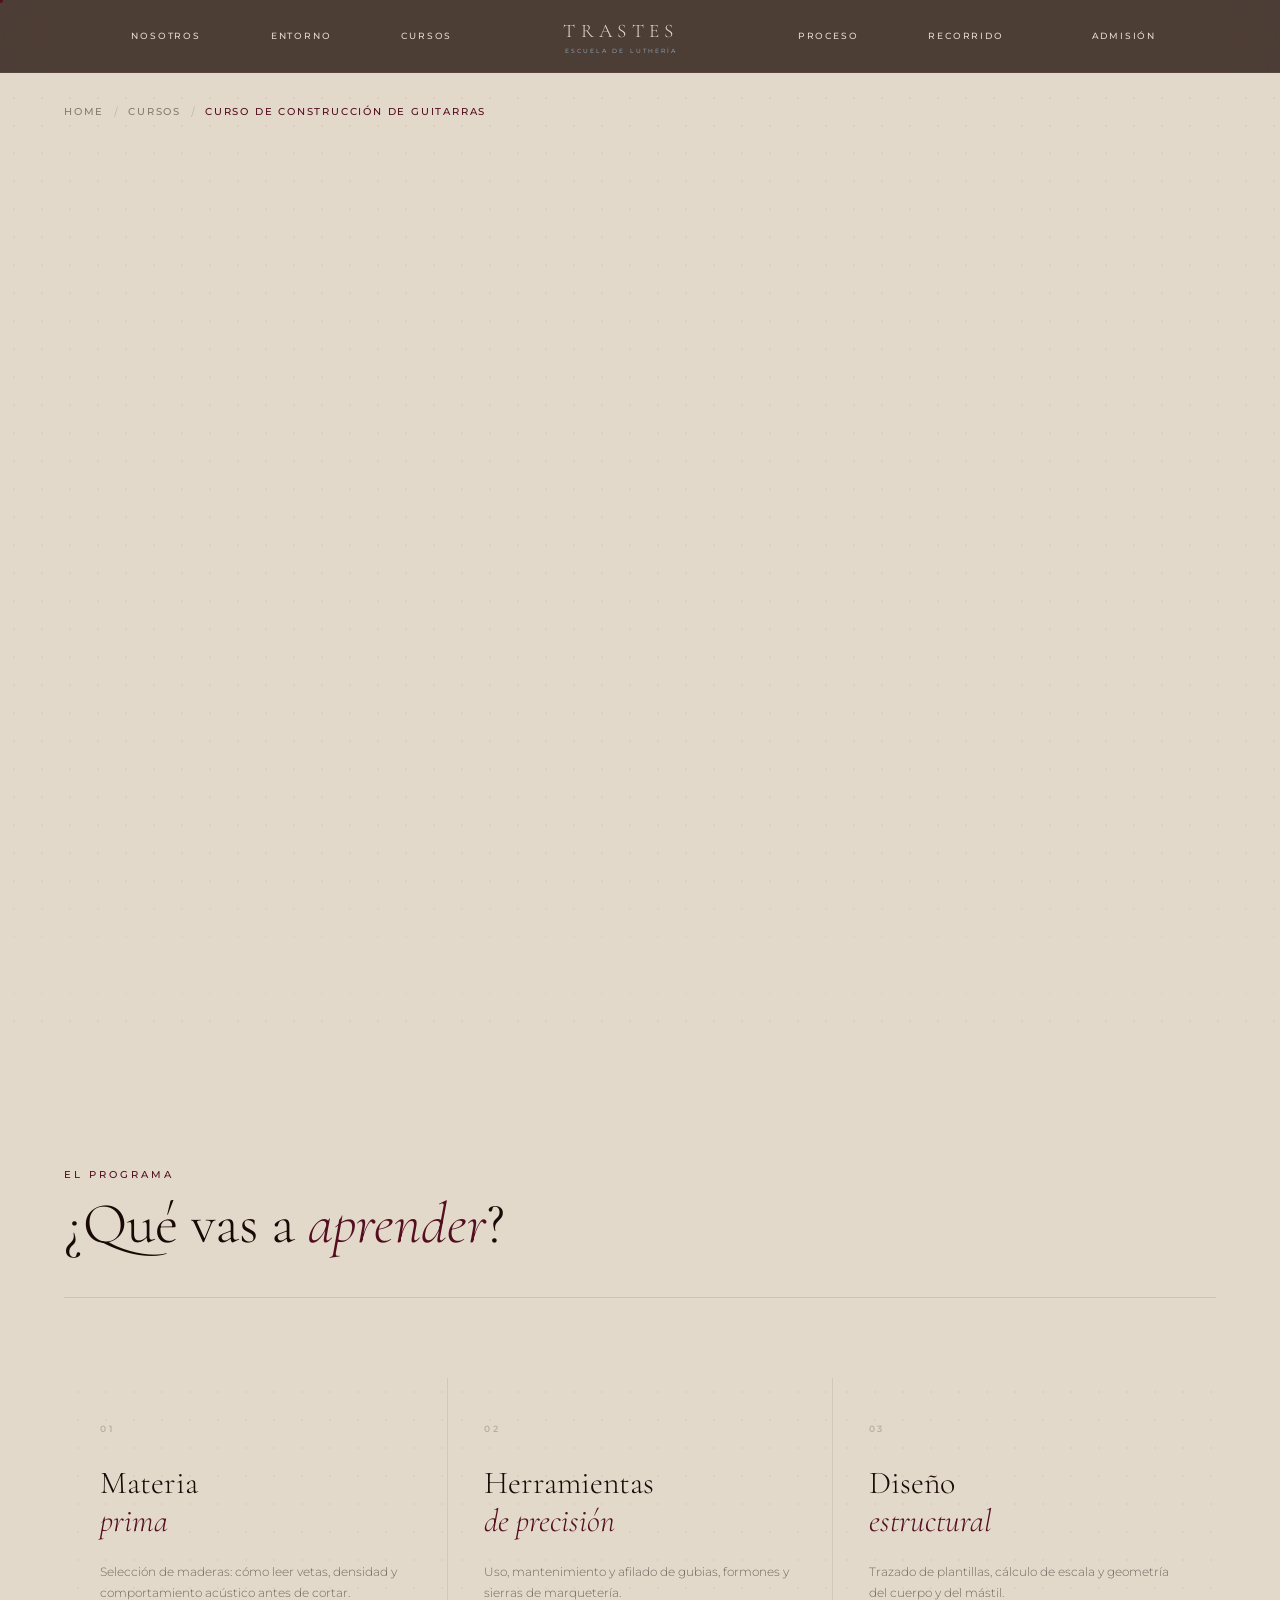
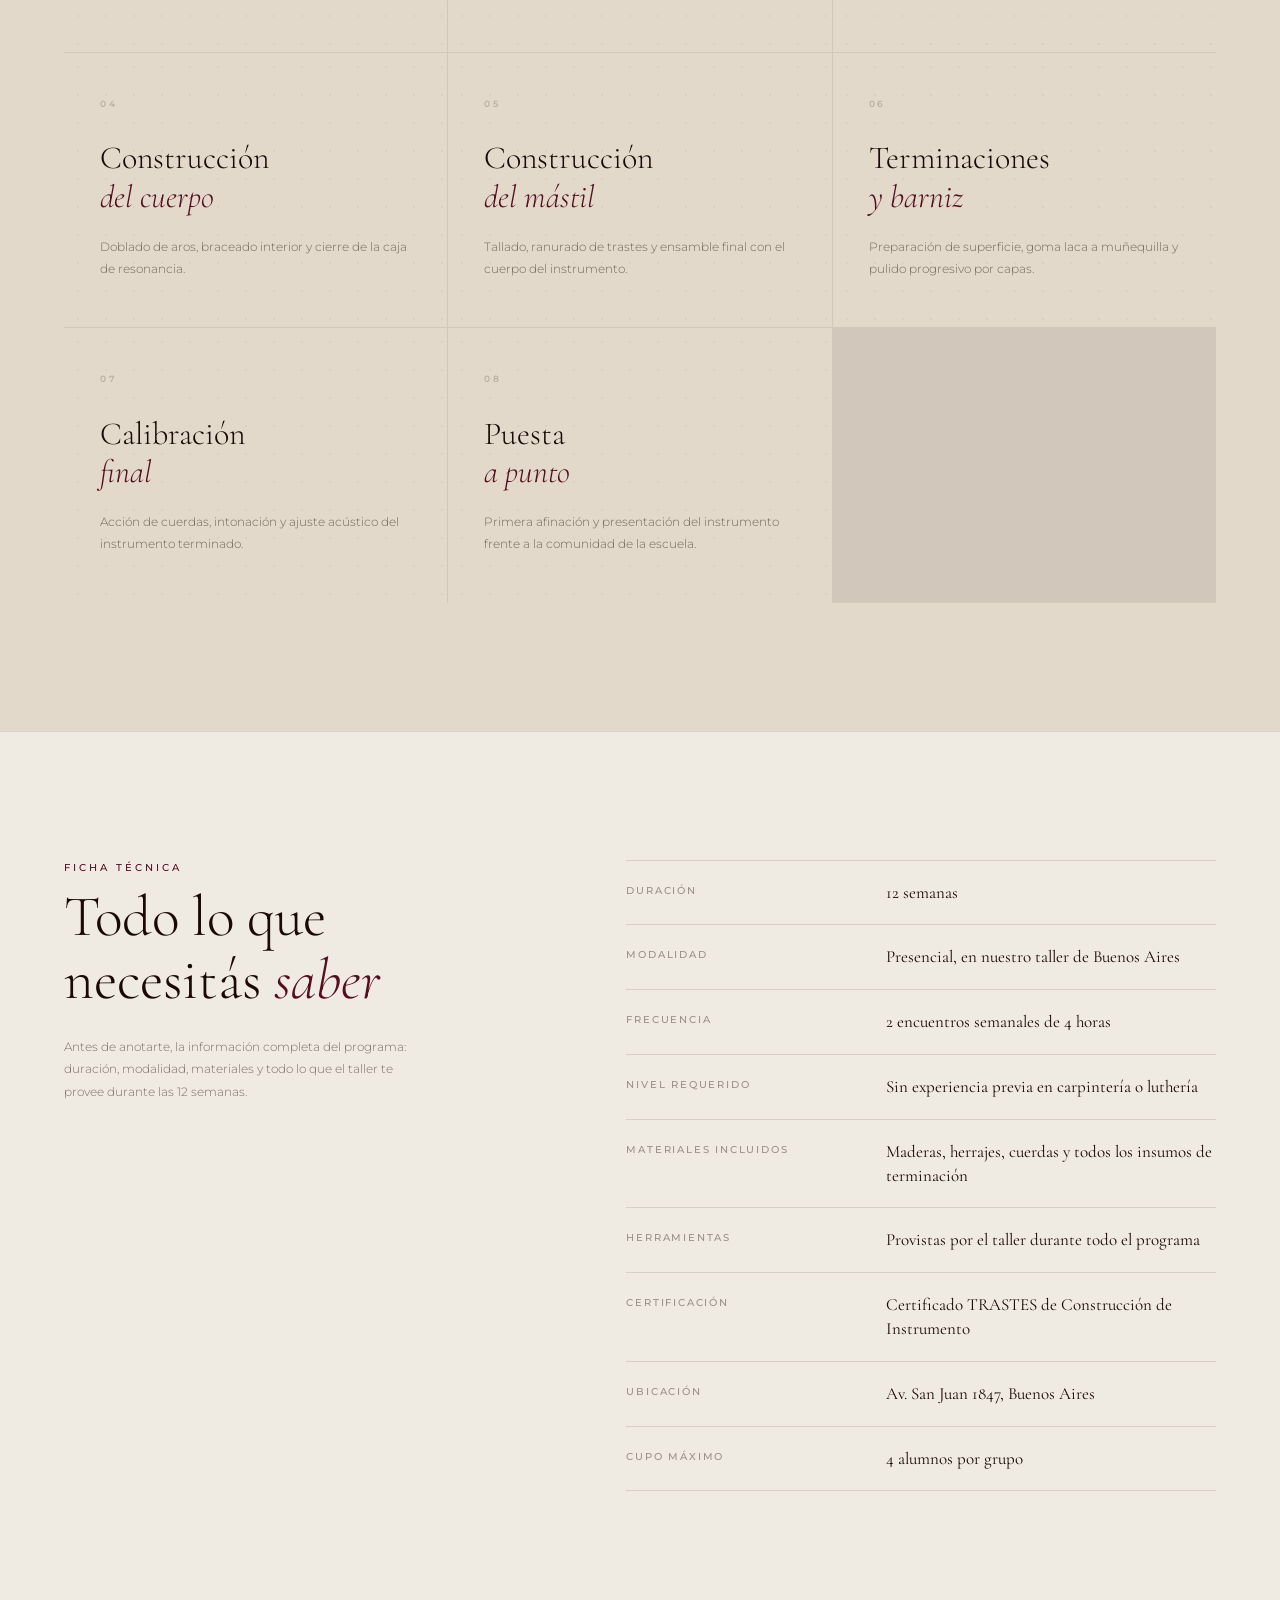
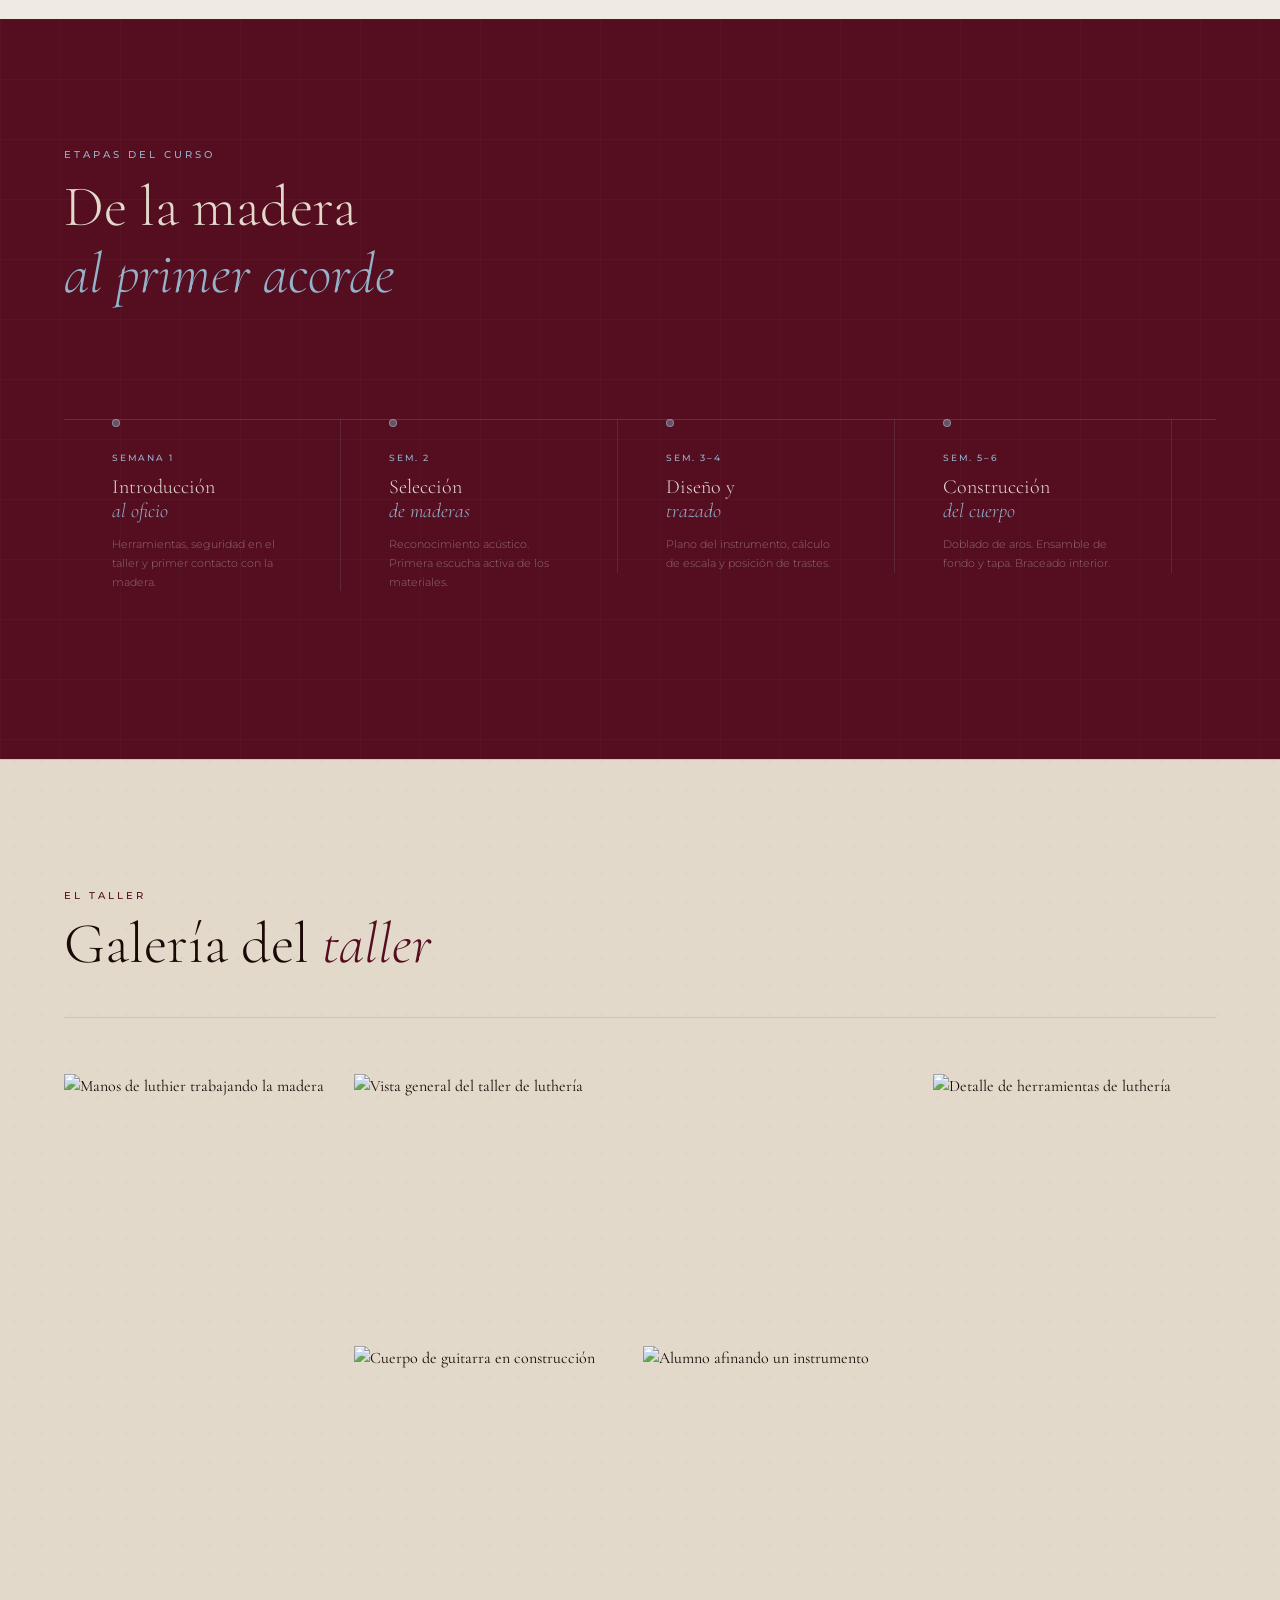
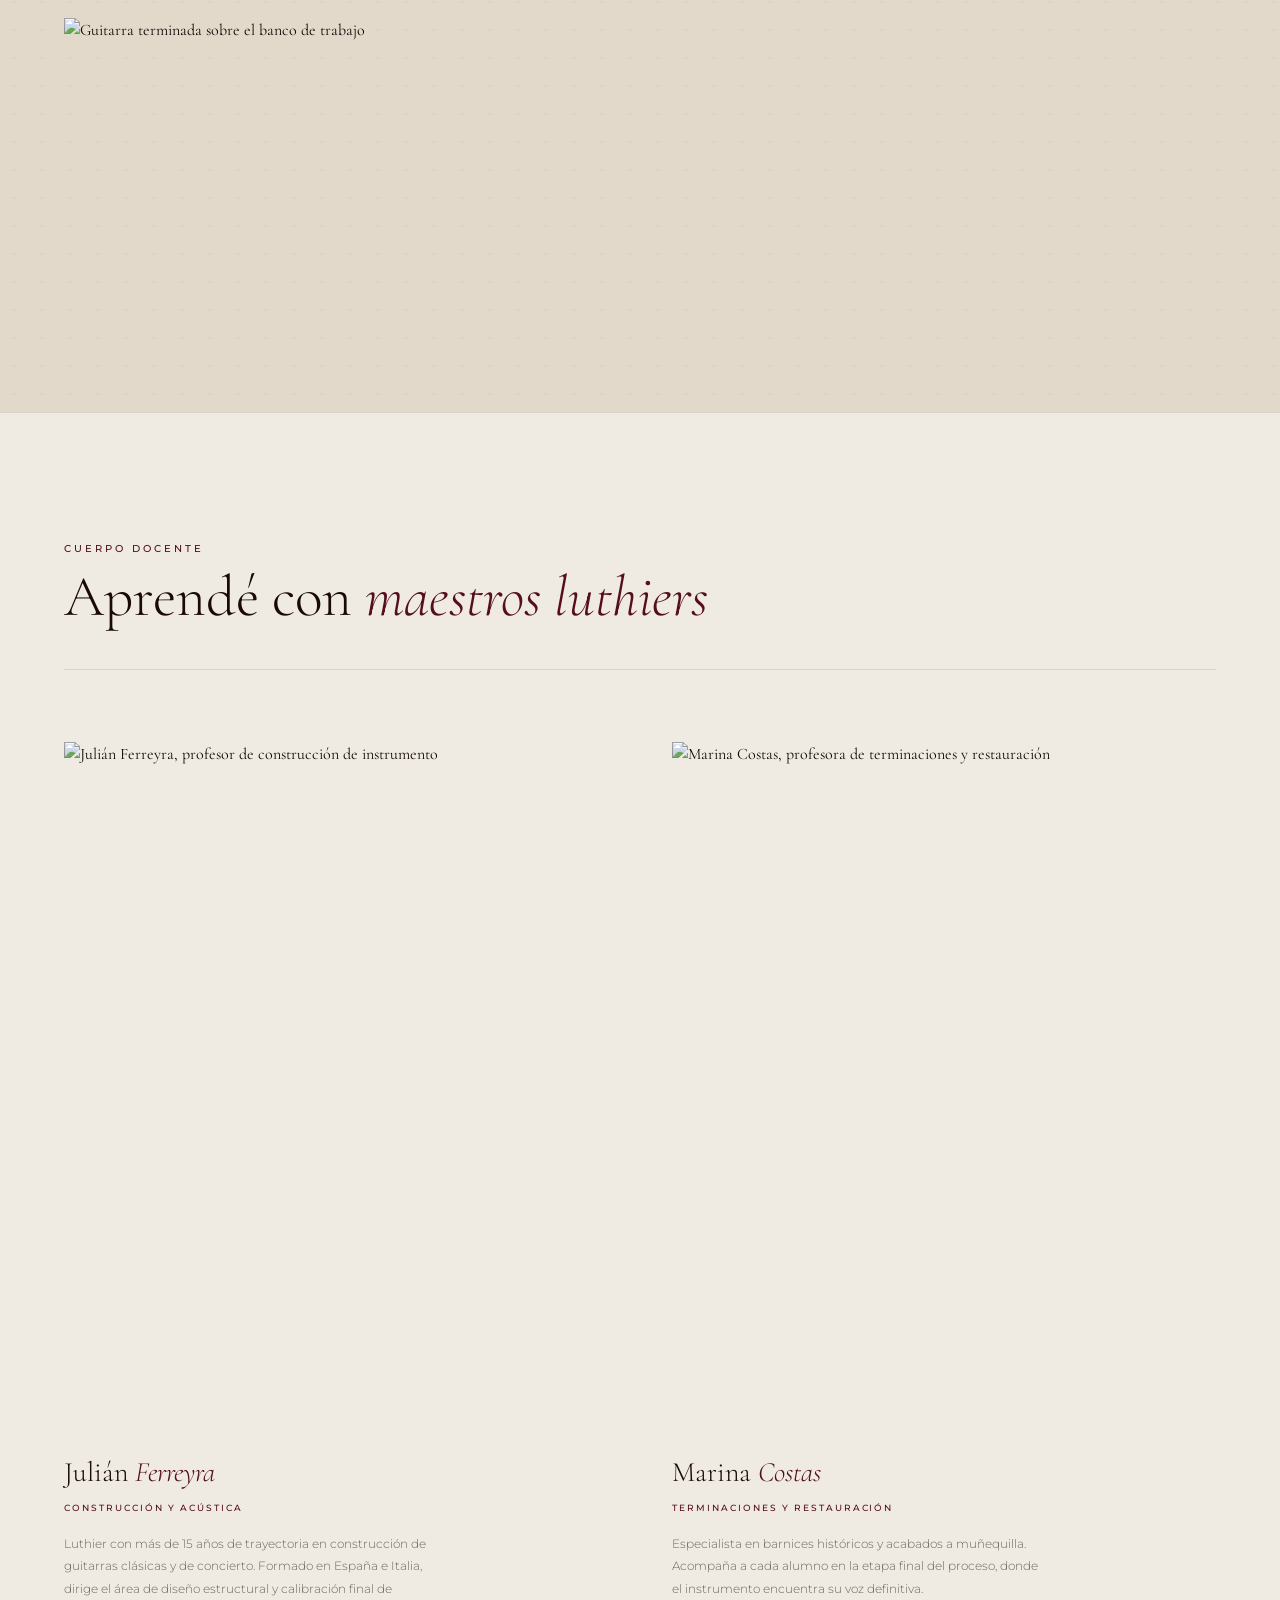
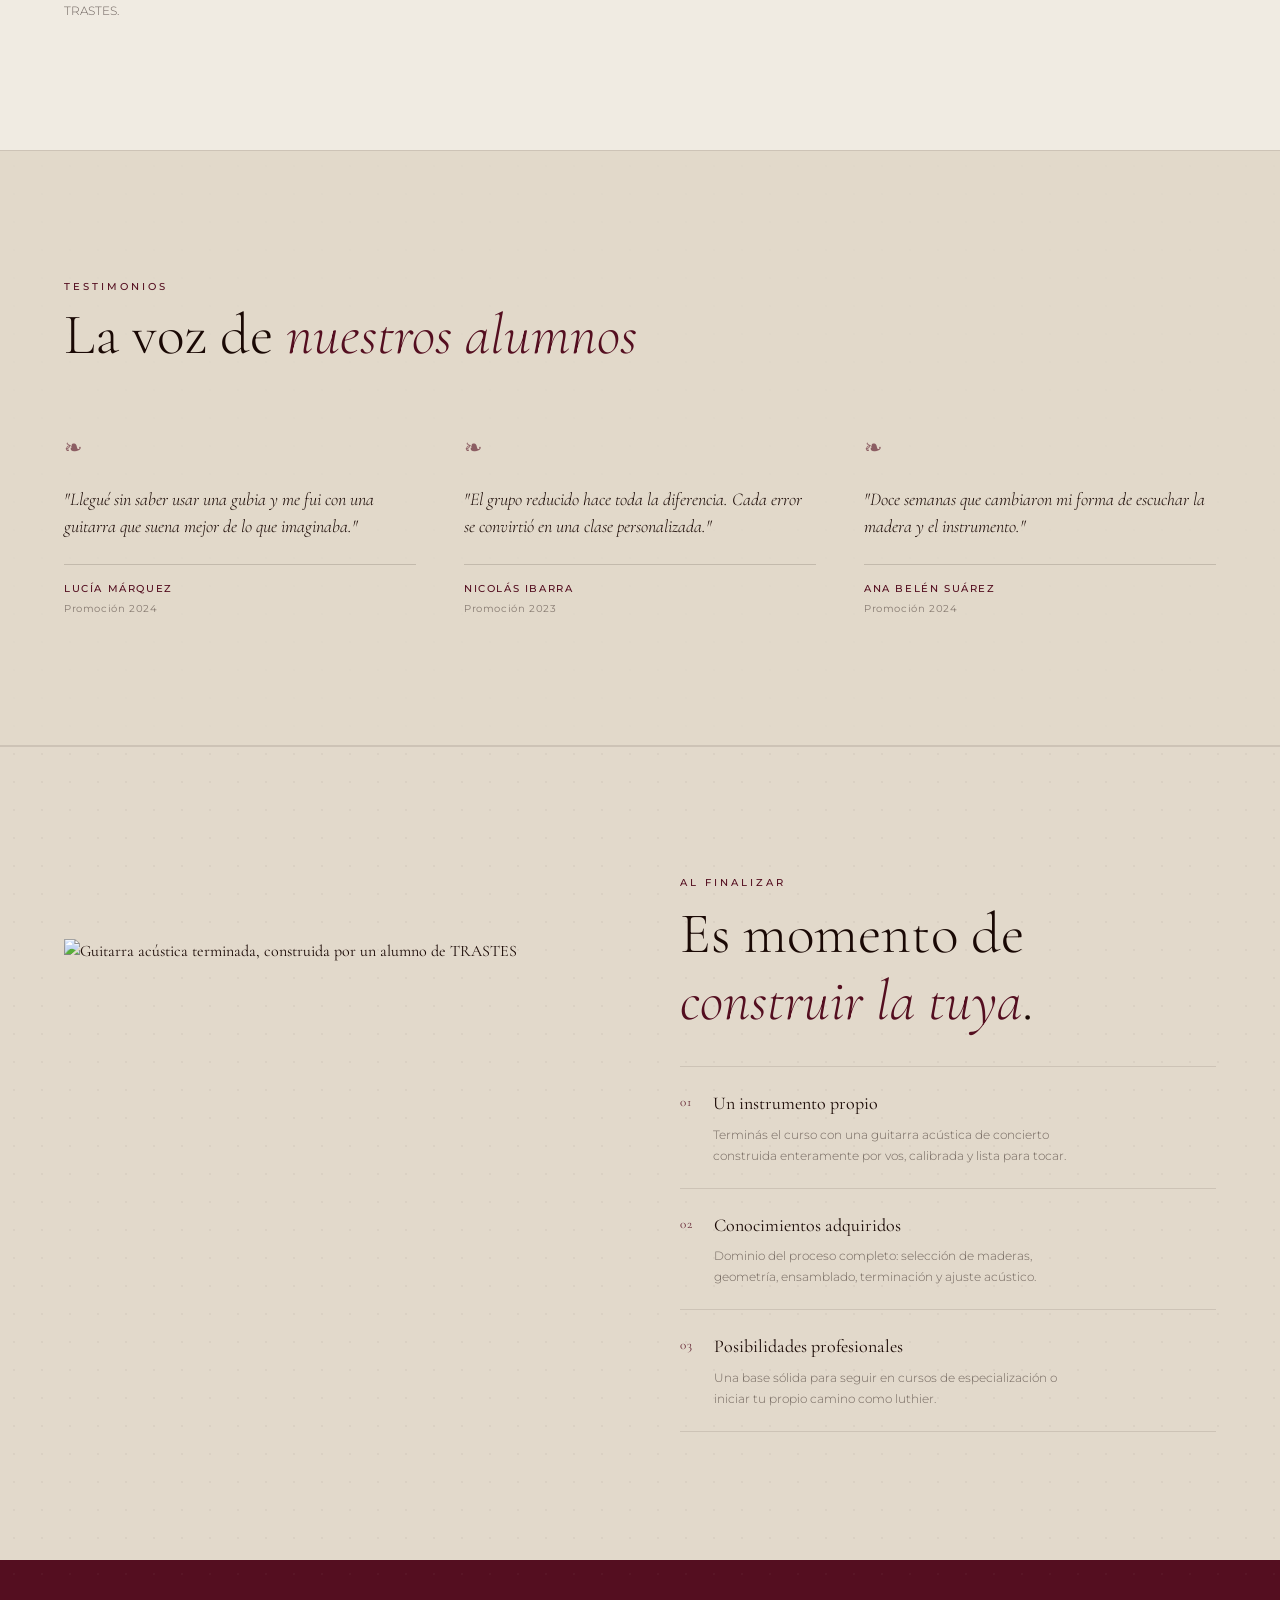
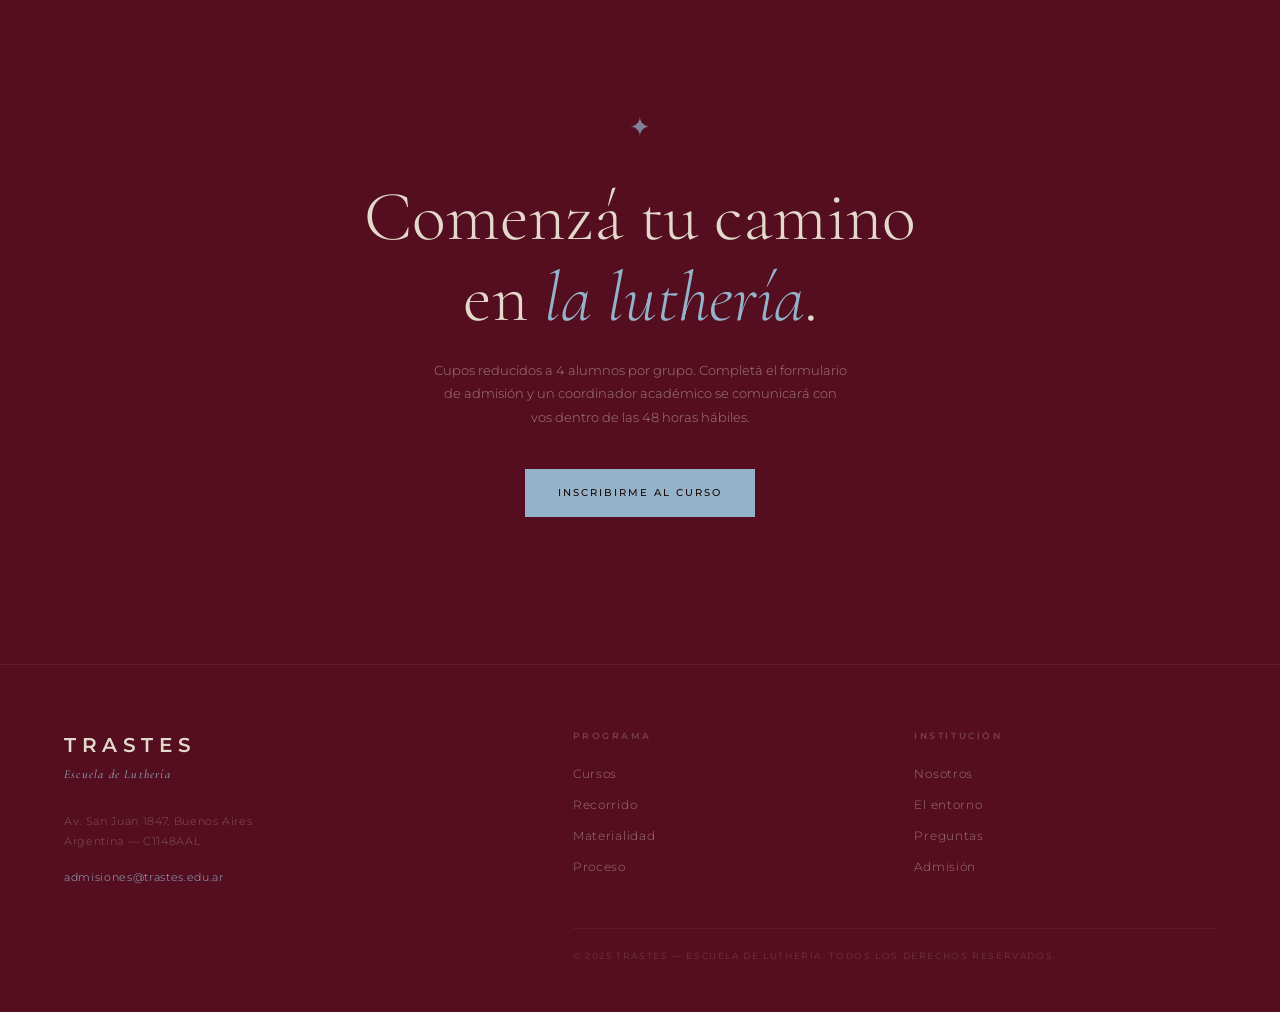
==== curso-guitarra.html @ 9a5a8a57 "Add files via upload" ====
<!DOCTYPE html>
<!-- ============================================================
     TRASTES — Escuela de Luthería
     curso-guitarra.html — Página de detalle del curso principal
     ────────────────────────────────────────────────────────────
     Esta página NO es un micrositio aparte: reutiliza el mismo
     header, mobile menu, loader, cursor personalizado, botones,
     tipografías, paleta y animaciones "reveal" que index.html.
     Carga los mismos archivos base (css/styles.css y js/main.js)
     y solo agrega curso-guitarra.css / curso-guitarra.js para lo
     que es exclusivo de esta página.

     Navegación: Home → Cursos → Curso de Construcción de Guitarras
     Se llega acá desde el botón "Conocer el curso →" de la card
     "Construcción de Instrumento" en index.html#cursos.

     Estructura de contenido:
       00. Breadcrumb
       01. Hero
       02. ¿Qué vas a aprender?      (reutiliza componente .benefits)
       03. Ficha técnica
       04. Etapas del curso           (reutiliza componente .timeline)
       05. Galería del taller
       06. Profesores
       07. Testimonios
       08. Resultado final
       09. CTA final
       Footer                         (igual a index.html)
     ============================================================ -->
<html lang="es">
<head>
  <meta charset="UTF-8" />
  <meta name="viewport" content="width=device-width, initial-scale=1.0" />
  <title>Curso de Construcción de Guitarras — TRASTES</title>
  <meta name="description" content="Curso principal de TRASTES, Escuela de Luthería: diseñá, construí y calibrá tu propia guitarra acústica en 12 semanas, con maestros luthiers y grupos reducidos." />

  <link rel="preconnect" href="https://fonts.googleapis.com" />
  <link rel="preconnect" href="https://fonts.gstatic.com" crossorigin />
  <link href="https://fonts.googleapis.com/css2?family=Cormorant:ital,wght@0,300;0,400;0,600;1,300;1,400;1,600&family=Cormorant+Garamond:ital,wght@0,300;0,400;0,600;1,300;1,400;1,600&family=Montserrat:wght@300;400;500;600&display=swap" rel="stylesheet" />

  <!-- Sistema visual base del sitio — SIN CAMBIOS -->
  <link rel="stylesheet" href="css/styles.css" />
  <!-- Estilos exclusivos de esta página de detalle -->
  <link rel="stylesheet" href="css/curso-guitarra.css" />
</head>
<body>

  <!-- ============================================================
       CURSOR PERSONALIZADO — reutilizado sin cambios desde index.html
       ============================================================ -->
  <div class="cursor" id="cursor" aria-hidden="true">
    <div class="cursor__dot"  id="cursor-dot"></div>
    <div class="cursor__ring" id="cursor-ring"></div>
  </div>


  <!-- ============================================================
       LOADER INICIAL — reutilizado sin cambios desde index.html
       ============================================================ -->
  <div class="loader" id="loader" role="status" aria-label="Cargando">
    <div class="loader__content">
      <div class="loader__brand">
        <span class="loader__brand-word">TRASTES</span>
        <span class="loader__brand-sub">Escuela de Luthería</span>
      </div>
      <div class="loader__progress">
        <div class="loader__progress-bar" id="loader-progress-bar"></div>
      </div>
      <span class="loader__counter" id="loader-counter" aria-live="polite">0</span>
    </div>
  </div>


  <!-- ============================================================
       HEADER STICKY — misma estructura que index.html.
       Los links a secciones que viven en la Home se resuelven
       contra index.html#... para que la navegación funcione
       correctamente desde esta página interna.
       ============================================================ -->
  <header class="site-header" id="site-header">

    <div class="header__inner">

      <nav class="header__nav header__nav--left" aria-label="Secciones primarias">
        <a href="index.html#quienes-somos" class="header__nav-link">Nosotros</a>
        <a href="index.html#entorno" class="header__nav-link">Entorno</a>
        <a href="index.html#cursos" class="header__nav-link">Cursos</a>
      </nav>

      <a href="index.html" class="header__logo" aria-label="Trastes — inicio">
        <span class="header__logo-word">TRASTES</span>
        <span class="header__logo-tagline">Escuela de Luthería</span>
      </a>

      <nav class="header__nav header__nav--right" aria-label="Secciones secundarias">
        <a href="index.html#proceso" class="header__nav-link">Proceso</a>
        <a href="index.html#recorrido" class="header__nav-link">Recorrido</a>
        <a href="index.html#admision" class="header__nav-link header__nav-link--cta">Admisión</a>
      </nav>

      <button
        class="header__hamburger"
        id="hamburger-btn"
        aria-label="Abrir menú"
        aria-expanded="false"
        aria-controls="mobile-menu"
      >
        <span class="hamburger__line hamburger__line--top"></span>
        <span class="hamburger__line hamburger__line--mid"></span>
        <span class="hamburger__line hamburger__line--bot"></span>
      </button>

    </div>

  </header>


  <!-- ============================================================
       MOBILE MENU — misma estructura que index.html, links
       resueltos contra index.html#... para funcionar desde acá.
       ============================================================ -->
  <div class="mobile-menu" id="mobile-menu" aria-hidden="true" role="dialog" aria-label="Menú de navegación">

    <button class="mobile-menu__close" id="mobile-menu-close" aria-label="Cerrar menú">
      <span></span><span></span>
    </button>

    <nav class="mobile-menu__nav" aria-label="Navegación mobile">
      <a href="index.html"                  class="mobile-menu__link" data-index="00">Inicio</a>
      <a href="index.html#quienes-somos"    class="mobile-menu__link" data-index="01">Nosotros</a>
      <a href="index.html#beneficios"       class="mobile-menu__link" data-index="02">Beneficios</a>
      <a href="index.html#entorno"          class="mobile-menu__link" data-index="03">Entorno</a>
      <a href="index.html#cursos"           class="mobile-menu__link" data-index="04">Cursos</a>
      <a href="curso-guitarra.html"         class="mobile-menu__link" data-index="05">Este curso</a>
      <a href="index.html#recorrido"        class="mobile-menu__link" data-index="06">Recorrido</a>
      <a href="index.html#admision"         class="mobile-menu__link mobile-menu__link--cta" data-index="07">Admisión</a>
    </nav>

    <div class="mobile-menu__footer">
      <a href="mailto:admisiones@trastes.edu.ar" class="mobile-menu__email">admisiones@trastes.edu.ar</a>
      <p class="mobile-menu__copy">© 2025 TRASTES</p>
    </div>

  </div>


  <!-- ============================================================
       00. BREADCRUMB
       Home → Cursos → Curso de Construcción de Guitarras
       ============================================================ -->
  <nav class="breadcrumb" aria-label="Ruta de navegación">
    <ol class="breadcrumb__list">
      <li class="breadcrumb__item">
        <a href="index.html" class="breadcrumb__link">Home</a>
        <span class="breadcrumb__sep" aria-hidden="true">/</span>
      </li>
      <li class="breadcrumb__item">
        <a href="index.html#cursos" class="breadcrumb__link">Cursos</a>
        <span class="breadcrumb__sep" aria-hidden="true">/</span>
      </li>
      <li class="breadcrumb__item">
        <span class="breadcrumb__current" aria-current="page">Curso de Construcción de Guitarras</span>
      </li>
    </ol>
  </nav>


  <!-- ============================================================
       01. HERO — misma lógica visual que el hero de Home:
       foto dominante con marco + texto editorial superpuesto,
       sin overlay oscuro, tipografía serif enorme con "em" en
       vino. Reutiliza literalmente las clases .hero / .hero__frame
       / .hero__figure / .hero__overlay-content / .hero__eyebrow /
       .hero__title / .hero__desc / .hero__cta-group / .btn--hero-*
       definidas en styles.css — no se agrega ningún estilo nuevo
       para estos elementos, solo la fila de datos del curso
       (.course-hero__meta), definida en curso-guitarra.css.
       ============================================================ -->
  <section class="hero" id="hero" aria-label="Curso de Construcción de Guitarras">

    <div class="hero__frame">
      <figure class="hero__figure">
        <!-- REEMPLAZAR IMAGEN — foto principal del curso (luthier construyendo una guitarra) -->
        <img
          src="https://images.unsplash.com/photo-1507838153414-b4b713384a76?w=1600&q=85&auto=format&fit=crop"
          alt="Luthier construyendo una guitarra acústica en el taller de TRASTES"
          class="hero__bg"
          id="hero-parallax-img"
          loading="eager"
          fetchpriority="high"
          width="1600"
          height="1067"
        />

        <div class="hero__overlay-content">

          <!-- Eyebrow -->
          <p class="hero__eyebrow reveal-hero" style="--hd:0.1s">
            <span class="hero__eyebrow-line" aria-hidden="true"></span>
            Curso principal · Escuela de Luthería
          </p>

          <!-- Título -->
          <h1 class="hero__title reveal-hero" style="--hd:0.28s">
            Construcción<br>
            de <em>Guitarras</em>
          </h1>

          <!-- Bajada -->
          <p class="hero__desc reveal-hero" style="--hd:0.5s">
            Aprendé a diseñar, construir y calibrar tu propio<br>
            instrumento, acompañado por maestros luthiers.
          </p>

          <!-- Datos rápidos del curso -->
          <div class="course-hero__meta reveal-hero" style="--hd:0.6s" aria-label="Datos del curso">
            <div class="course-hero__meta-item">
              <span class="course-hero__meta-value">12 semanas</span>
              <span class="course-hero__meta-label">Duración</span>
            </div>
            <div class="course-hero__meta-sep" aria-hidden="true"></div>
            <div class="course-hero__meta-item">
              <span class="course-hero__meta-value">Presencial</span>
              <span class="course-hero__meta-label">Modalidad</span>
            </div>
            <div class="course-hero__meta-sep" aria-hidden="true"></div>
            <div class="course-hero__meta-item">
              <span class="course-hero__meta-value">Máx. 4 alumnos</span>
              <span class="course-hero__meta-label">Cupos reducidos</span>
            </div>
          </div>

          <!-- CTAs -->
          <div class="hero__cta-group reveal-hero" style="--hd:0.72s">
            <a href="index.html#admision" class="btn btn--hero-primary">Inscribirme</a>
            <a href="#ficha-tecnica" class="btn btn--hero-secondary">Consultar programa</a>
          </div>

        </div>
        <!-- /hero__overlay-content -->

      </figure>
    </div>

  </section>
  <!-- /HERO -->


  <!-- ============================================================
       02. ¿QUÉ VAS A APRENDER?
       Reutiliza literalmente el componente .benefits (mismas
       clases que la sección "Beneficios de la profesión" en
       index.html) — misma grilla de cards sin íconos, mismo
       hover, mismo tipo de numeración.
       ============================================================ -->
  <section class="benefits" id="aprendizaje" aria-label="Qué vas a aprender">

    <div class="benefits__header reveal-up">
      <span class="section-num">El programa</span>
      <h2 class="benefits__title">¿Qué vas a <em>aprender</em>?</h2>
    </div>

    <div class="benefits__grid">

      <article class="benefit-card reveal-up" style="--delay: 0.03s">
        <div class="benefit-card__inner">
          <span class="benefit-card__num" aria-hidden="true">01</span>
          <h3 class="benefit-card__title">Materia<br /><em>prima</em></h3>
          <p class="benefit-card__desc">Selección de maderas: cómo leer vetas, densidad y comportamiento acústico antes de cortar.</p>
        </div>
      </article>

      <article class="benefit-card reveal-up" style="--delay: 0.08s">
        <div class="benefit-card__inner">
          <span class="benefit-card__num" aria-hidden="true">02</span>
          <h3 class="benefit-card__title">Herramientas<br /><em>de precisión</em></h3>
          <p class="benefit-card__desc">Uso, mantenimiento y afilado de gubias, formones y sierras de marquetería.</p>
        </div>
      </article>

      <article class="benefit-card reveal-up" style="--delay: 0.13s">
        <div class="benefit-card__inner">
          <span class="benefit-card__num" aria-hidden="true">03</span>
          <h3 class="benefit-card__title">Diseño<br /><em>estructural</em></h3>
          <p class="benefit-card__desc">Trazado de plantillas, cálculo de escala y geometría del cuerpo y del mástil.</p>
        </div>
      </article>

      <article class="benefit-card reveal-up" style="--delay: 0.18s">
        <div class="benefit-card__inner">
          <span class="benefit-card__num" aria-hidden="true">04</span>
          <h3 class="benefit-card__title">Construcción<br /><em>del cuerpo</em></h3>
          <p class="benefit-card__desc">Doblado de aros, braceado interior y cierre de la caja de resonancia.</p>
        </div>
      </article>

      <article class="benefit-card reveal-up" style="--delay: 0.23s">
        <div class="benefit-card__inner">
          <span class="benefit-card__num" aria-hidden="true">05</span>
          <h3 class="benefit-card__title">Construcción<br /><em>del mástil</em></h3>
          <p class="benefit-card__desc">Tallado, ranurado de trastes y ensamble final con el cuerpo del instrumento.</p>
        </div>
      </article>

      <article class="benefit-card reveal-up" style="--delay: 0.28s">
        <div class="benefit-card__inner">
          <span class="benefit-card__num" aria-hidden="true">06</span>
          <h3 class="benefit-card__title">Terminaciones<br /><em>y barniz</em></h3>
          <p class="benefit-card__desc">Preparación de superficie, goma laca a muñequilla y pulido progresivo por capas.</p>
        </div>
      </article>

      <article class="benefit-card reveal-up" style="--delay: 0.33s">
        <div class="benefit-card__inner">
          <span class="benefit-card__num" aria-hidden="true">07</span>
          <h3 class="benefit-card__title">Calibración<br /><em>final</em></h3>
          <p class="benefit-card__desc">Acción de cuerdas, intonación y ajuste acústico del instrumento terminado.</p>
        </div>
      </article>

      <article class="benefit-card reveal-up" style="--delay: 0.38s">
        <div class="benefit-card__inner">
          <span class="benefit-card__num" aria-hidden="true">08</span>
          <h3 class="benefit-card__title">Puesta<br /><em>a punto</em></h3>
          <p class="benefit-card__desc">Primera afinación y presentación del instrumento frente a la comunidad de la escuela.</p>
        </div>
      </article>

    </div>

  </section>
  <!-- /APRENDIZAJE -->


  <!-- ============================================================
       03. FICHA TÉCNICA — "Todo lo que necesitás saber"
       ============================================================ -->
  <section class="techsheet" id="ficha-tecnica" aria-label="Ficha técnica del curso">

    <div class="techsheet__inner">

      <div class="techsheet__header reveal-up">
        <span class="section-num">Ficha técnica</span>
        <h2 class="techsheet__title">Todo lo que<br />necesitás <em>saber</em></h2>
        <p class="techsheet__intro">
          Antes de anotarte, la información completa del programa:
          duración, modalidad, materiales y todo lo que el taller
          te provee durante las 12 semanas.
        </p>
      </div>

      <dl class="techsheet__list reveal-up" style="--delay: 0.15s">

        <div class="techsheet__row">
          <dt class="techsheet__term">Duración</dt>
          <dd class="techsheet__value">12 semanas</dd>
        </div>

        <div class="techsheet__row">
          <dt class="techsheet__term">Modalidad</dt>
          <dd class="techsheet__value">Presencial, en nuestro taller de Buenos Aires</dd>
        </div>

        <div class="techsheet__row">
          <dt class="techsheet__term">Frecuencia</dt>
          <dd class="techsheet__value">2 encuentros semanales de 4 horas</dd>
        </div>

        <div class="techsheet__row">
          <dt class="techsheet__term">Nivel requerido</dt>
          <dd class="techsheet__value">Sin experiencia previa en carpintería o luthería</dd>
        </div>

        <div class="techsheet__row">
          <dt class="techsheet__term">Materiales incluidos</dt>
          <dd class="techsheet__value">Maderas, herrajes, cuerdas y todos los insumos de terminación</dd>
        </div>

        <div class="techsheet__row">
          <dt class="techsheet__term">Herramientas</dt>
          <dd class="techsheet__value">Provistas por el taller durante todo el programa</dd>
        </div>

        <div class="techsheet__row">
          <dt class="techsheet__term">Certificación</dt>
          <dd class="techsheet__value">Certificado TRASTES de Construcción de Instrumento</dd>
        </div>

        <div class="techsheet__row">
          <dt class="techsheet__term">Ubicación</dt>
          <dd class="techsheet__value">Av. San Juan 1847, Buenos Aires</dd>
        </div>

        <div class="techsheet__row">
          <dt class="techsheet__term">Cupo máximo</dt>
          <dd class="techsheet__value">4 alumnos por grupo</dd>
        </div>

      </dl>

    </div>

  </section>
  <!-- /FICHA TÉCNICA -->


  <!-- ============================================================
       04. ETAPAS DEL CURSO
       Reutiliza literalmente el componente .timeline (mismo
       fondo vino, mismo track horizontal, mismos nodos) que la
       sección "El recorrido del alumno" en index.html.
       ============================================================ -->
  <section class="timeline" id="etapas" aria-label="Etapas del curso">

    <div class="timeline__header reveal-up">
      <span class="section-num">Etapas del curso</span>
      <h2 class="timeline__title">De la madera<br /><em>al primer acorde</em></h2>
    </div>

    <div class="timeline__track-wrap">
      <div class="timeline__track">

        <div class="timeline__node reveal-up" style="--delay: 0.05s">
          <div class="timeline__node-dot"></div>
          <div class="timeline__node-content">
            <span class="timeline__node-week">Semana 1</span>
            <h3 class="timeline__node-title">Introducción<br /><em>al oficio</em></h3>
            <p class="timeline__node-body">Herramientas, seguridad en el taller y primer contacto con la madera.</p>
          </div>
        </div>

        <div class="timeline__node reveal-up" style="--delay: 0.13s">
          <div class="timeline__node-dot"></div>
          <div class="timeline__node-content">
            <span class="timeline__node-week">Sem. 2</span>
            <h3 class="timeline__node-title">Selección<br /><em>de maderas</em></h3>
            <p class="timeline__node-body">Reconocimiento acústico. Primera escucha activa de los materiales.</p>
          </div>
        </div>

        <div class="timeline__node reveal-up" style="--delay: 0.21s">
          <div class="timeline__node-dot"></div>
          <div class="timeline__node-content">
            <span class="timeline__node-week">Sem. 3–4</span>
            <h3 class="timeline__node-title">Diseño y<br /><em>trazado</em></h3>
            <p class="timeline__node-body">Plano del instrumento, cálculo de escala y posición de trastes.</p>
          </div>
        </div>

        <div class="timeline__node reveal-up" style="--delay: 0.29s">
          <div class="timeline__node-dot"></div>
          <div class="timeline__node-content">
            <span class="timeline__node-week">Sem. 5–6</span>
            <h3 class="timeline__node-title">Construcción<br /><em>del cuerpo</em></h3>
            <p class="timeline__node-body">Doblado de aros. Ensamble de fondo y tapa. Braceado interior.</p>
          </div>
        </div>

        <div class="timeline__node reveal-up" style="--delay: 0.37s">
          <div class="timeline__node-dot"></div>
          <div class="timeline__node-content">
            <span class="timeline__node-week">Sem. 7–8</span>
            <h3 class="timeline__node-title">Construcción<br /><em>del mástil</em></h3>
            <p class="timeline__node-body">Tallado del mástil, ranuras de trastes y encolado del diapasón.</p>
          </div>
        </div>

        <div class="timeline__node reveal-up" style="--delay: 0.45s">
          <div class="timeline__node-dot"></div>
          <div class="timeline__node-content">
            <span class="timeline__node-week">Sem. 9</span>
            <h3 class="timeline__node-title">Ensamblado<br /><em>general</em></h3>
            <p class="timeline__node-body">Unión de cuerpo y mástil. Ajuste de ángulos y primer armado completo.</p>
          </div>
        </div>

        <div class="timeline__node reveal-up" style="--delay: 0.53s">
          <div class="timeline__node-dot"></div>
          <div class="timeline__node-content">
            <span class="timeline__node-week">Sem. 10–11</span>
            <h3 class="timeline__node-title">Terminaciones<br /><em>y barniz</em></h3>
            <p class="timeline__node-body">Preparación de superficies. Goma laca. Pulido progresivo por capas.</p>
          </div>
        </div>

        <div class="timeline__node timeline__node--final reveal-up" style="--delay: 0.61s">
          <div class="timeline__node-dot timeline__node-dot--final"></div>
          <div class="timeline__node-content">
            <span class="timeline__node-week">Semana 12</span>
            <h3 class="timeline__node-title">Calibración<br /><em>final</em></h3>
            <p class="timeline__node-body">Puesta a punto, primera afinación y presentación del instrumento.</p>
          </div>
        </div>

      </div>
    </div>

  </section>
  <!-- /ETAPAS -->


  <!-- ============================================================
       05. GALERÍA DEL TALLER
       Cada figura trae un comentario "REEMPLAZAR IMAGEN NN" para
       facilitar el cambio por fotografía real del taller.
       ============================================================ -->
  <section class="workshop-gallery" id="galeria" aria-label="Galería del taller">

    <div class="workshop-gallery__header reveal-up">
      <span class="section-num">El taller</span>
      <h2 class="workshop-gallery__title">Galería del <em>taller</em></h2>
    </div>

    <div class="workshop-gallery__grid reveal-up" style="--delay: 0.1s">

      <!-- REEMPLAZAR IMAGEN 01 -->
      <figure class="workshop-gallery__item workshop-gallery__item--tall">
        <img src="https://images.unsplash.com/photo-1471478331149-c72f17e33c73?w=700&q=80" alt="Manos de luthier trabajando la madera" loading="lazy" />
        <figcaption class="workshop-gallery__caption">Banco de trabajo</figcaption>
      </figure>

      <!-- REEMPLAZAR IMAGEN 02 -->
      <figure class="workshop-gallery__item workshop-gallery__item--wide">
        <img src="https://images.unsplash.com/photo-1600494448853-8c8e3c4f2a1d?w=900&q=80" alt="Vista general del taller de luthería" loading="lazy" />
        <figcaption class="workshop-gallery__caption">Vista general</figcaption>
      </figure>

      <!-- REEMPLAZAR IMAGEN 03 -->
      <figure class="workshop-gallery__item workshop-gallery__item--medium">
        <img src="https://images.unsplash.com/photo-1541123437800-1bb1317badc2?w=700&q=80" alt="Detalle de herramientas de luthería" loading="lazy" />
        <figcaption class="workshop-gallery__caption">Herramientas</figcaption>
      </figure>

      <!-- REEMPLAZAR IMAGEN 04 -->
      <figure class="workshop-gallery__item workshop-gallery__item--medium">
        <img src="https://images.unsplash.com/photo-1574169208507-84376144848b?w=700&q=80" alt="Cuerpo de guitarra en construcción" loading="lazy" />
        <figcaption class="workshop-gallery__caption">Cuerpo en proceso</figcaption>
      </figure>

      <!-- REEMPLAZAR IMAGEN 05 -->
      <figure class="workshop-gallery__item workshop-gallery__item--tall">
        <img src="https://images.unsplash.com/photo-1516450360452-9312f5e86fc7?w=700&q=80" alt="Alumno afinando un instrumento" loading="lazy" />
        <figcaption class="workshop-gallery__caption">Puesta a punto</figcaption>
      </figure>

      <!-- REEMPLAZAR IMAGEN 06 -->
      <figure class="workshop-gallery__item workshop-gallery__item--wide">
        <img src="https://images.unsplash.com/photo-1507838153414-b4b713384a76?w=900&q=80" alt="Guitarra terminada sobre el banco de trabajo" loading="lazy" />
        <figcaption class="workshop-gallery__caption">Instrumento terminado</figcaption>
      </figure>

    </div>

  </section>
  <!-- /GALERÍA -->

  <!-- Lightbox de la galería — se activa desde curso-guitarra.js -->
  <div class="gallery-lightbox" id="gallery-lightbox" aria-hidden="true">
    <button class="gallery-lightbox__close" id="gallery-lightbox-close" aria-label="Cerrar imagen">Cerrar ✕</button>
    <img class="gallery-lightbox__img" id="gallery-lightbox-img" src="" alt="" />
  </div>


  <!-- ============================================================
       06. PROFESORES
       ============================================================ -->
  <section class="teachers" id="profesores" aria-label="Profesores del curso">

    <div class="teachers__header reveal-up">
      <span class="section-num">Cuerpo docente</span>
      <h2 class="teachers__title">Aprendé con <em>maestros luthiers</em></h2>
    </div>

    <div class="teachers__grid">

      <article class="teacher reveal-up" style="--delay: 0.05s">
        <div class="teacher__image-wrap">
          <!-- REEMPLAZAR IMAGEN — foto del profesor 1 -->
          <img class="teacher__image" src="https://images.unsplash.com/photo-1507003211169-0a1dd7228f2d?w=700&q=80" alt="Julián Ferreyra, profesor de construcción de instrumento" loading="lazy" />
        </div>
        <h3 class="teacher__name">Julián <em>Ferreyra</em></h3>
        <p class="teacher__role">Construcción y acústica</p>
        <p class="teacher__bio">Luthier con más de 15 años de trayectoria en construcción de guitarras clásicas y de concierto. Formado en España e Italia, dirige el área de diseño estructural y calibración final de TRASTES.</p>
      </article>

      <article class="teacher reveal-up" style="--delay: 0.15s">
        <div class="teacher__image-wrap">
          <!-- REEMPLAZAR IMAGEN — foto del profesor 2 -->
          <img class="teacher__image" src="https://images.unsplash.com/photo-1573497019940-1c28c88b4f3e?w=700&q=80" alt="Marina Costas, profesora de terminaciones y restauración" loading="lazy" />
        </div>
        <h3 class="teacher__name">Marina <em>Costas</em></h3>
        <p class="teacher__role">Terminaciones y restauración</p>
        <p class="teacher__bio">Especialista en barnices históricos y acabados a muñequilla. Acompaña a cada alumno en la etapa final del proceso, donde el instrumento encuentra su voz definitiva.</p>
      </article>

    </div>

  </section>
  <!-- /PROFESORES -->


  <!-- ============================================================
       07. TESTIMONIOS — diseño editorial, sin sliders.
       ============================================================ -->
  <section class="testimonials" id="testimonios" aria-label="Testimonios de alumnos">

    <div class="testimonials__header reveal-up">
      <span class="section-num">Testimonios</span>
      <h2 class="testimonials__title">La voz de <em>nuestros alumnos</em></h2>
    </div>

    <div class="testimonials__grid">

      <article class="testimonial reveal-up" style="--delay: 0.05s">
        <span class="testimonial__ornament" aria-hidden="true">❧</span>
        <p class="testimonial__quote">"Llegué sin saber usar una gubia y me fui con una guitarra que suena mejor de lo que imaginaba."</p>
        <div class="testimonial__author">Lucía Márquez<span>Promoción 2024</span></div>
      </article>

      <article class="testimonial reveal-up" style="--delay: 0.15s">
        <span class="testimonial__ornament" aria-hidden="true">❧</span>
        <p class="testimonial__quote">"El grupo reducido hace toda la diferencia. Cada error se convirtió en una clase personalizada."</p>
        <div class="testimonial__author">Nicolás Ibarra<span>Promoción 2023</span></div>
      </article>

      <article class="testimonial reveal-up" style="--delay: 0.25s">
        <span class="testimonial__ornament" aria-hidden="true">❧</span>
        <p class="testimonial__quote">"Doce semanas que cambiaron mi forma de escuchar la madera y el instrumento."</p>
        <div class="testimonial__author">Ana Belén Suárez<span>Promoción 2024</span></div>
      </article>

    </div>

  </section>
  <!-- /TESTIMONIOS -->


  <!-- ============================================================
       08. RESULTADO FINAL
       ============================================================ -->
  <section class="outcome" id="resultado" aria-label="Resultado final del curso">

    <div class="outcome__inner">

      <div class="outcome__image-frame reveal-up">
        <!-- REEMPLAZAR IMAGEN — instrumento terminado por un alumno -->
        <img class="outcome__image" src="https://images.unsplash.com/photo-1516450360452-9312f5e86fc7?w=900&q=85" alt="Guitarra acústica terminada, construida por un alumno de TRASTES" loading="lazy" />
      </div>

      <div class="outcome__text reveal-up" style="--delay: 0.15s">
        <span class="section-num">Al finalizar</span>
        <h2 class="outcome__title">Es momento de<br /><em>construir la tuya</em>.</h2>

        <div class="outcome__list">
          <div class="outcome__item">
            <span class="outcome__item-num" aria-hidden="true">01</span>
            <div class="outcome__item-body">
              <h3>Un instrumento propio</h3>
              <p>Terminás el curso con una guitarra acústica de concierto construida enteramente por vos, calibrada y lista para tocar.</p>
            </div>
          </div>
          <div class="outcome__item">
            <span class="outcome__item-num" aria-hidden="true">02</span>
            <div class="outcome__item-body">
              <h3>Conocimientos adquiridos</h3>
              <p>Dominio del proceso completo: selección de maderas, geometría, ensamblado, terminación y ajuste acústico.</p>
            </div>
          </div>
          <div class="outcome__item">
            <span class="outcome__item-num" aria-hidden="true">03</span>
            <div class="outcome__item-body">
              <h3>Posibilidades profesionales</h3>
              <p>Una base sólida para seguir en cursos de especialización o iniciar tu propio camino como luthier.</p>
            </div>
          </div>
        </div>
      </div>

    </div>

  </section>
  <!-- /RESULTADO FINAL -->


  <!-- ============================================================
       09. CTA FINAL
       Dirige a la sección de admisión real del sitio, evitando
       duplicar el formulario en un micrositio aparte.
       ============================================================ -->
  <section class="final-cta" id="cta-final" aria-label="Inscripción al curso">
    <div class="final-cta__inner reveal-up">
      <span class="final-cta__ornament" aria-hidden="true">✦</span>
      <h2 class="final-cta__title">Comenzá tu camino<br />en <em>la luthería</em>.</h2>
      <p class="final-cta__body">
        Cupos reducidos a 4 alumnos por grupo. Completá el formulario de admisión y un coordinador académico se comunicará con vos dentro de las 48 horas hábiles.
      </p>
      <div class="final-cta__group">
        <a href="index.html#admision" class="btn btn--cta-final">Inscribirme al curso</a>
      </div>
    </div>
  </section>
  <!-- /CTA FINAL -->


  <!-- ============================================================
       FOOTER — misma estructura que index.html, con los links de
       ancla resueltos contra index.html#... para funcionar desde
       esta página interna.
       ============================================================ -->
  <footer class="site-footer" aria-label="Pie de página">
    <div class="site-footer__inner">

      <div class="site-footer__brand">
        <p class="site-footer__logo">TRASTES</p>
        <p class="site-footer__tagline">Escuela de Luthería</p>
        <p class="site-footer__address">
          Av. San Juan 1847, Buenos Aires<br />
          Argentina — C1148AAL
        </p>
        <p class="site-footer__contact">
          <a href="mailto:admisiones@trastes.edu.ar">admisiones@trastes.edu.ar</a>
        </p>
      </div>

      <div class="site-footer__nav-wrap">
        <nav class="site-footer__nav" aria-label="Navegación del pie">
          <div class="site-footer__nav-col">
            <p class="site-footer__nav-heading">Programa</p>
            <a href="index.html#cursos"        class="site-footer__nav-link">Cursos</a>
            <a href="index.html#recorrido"     class="site-footer__nav-link">Recorrido</a>
            <a href="index.html#materiales"    class="site-footer__nav-link">Materialidad</a>
            <a href="index.html#proceso"       class="site-footer__nav-link">Proceso</a>
          </div>
          <div class="site-footer__nav-col">
            <p class="site-footer__nav-heading">Institución</p>
            <a href="index.html#quienes-somos" class="site-footer__nav-link">Nosotros</a>
            <a href="index.html#entorno"       class="site-footer__nav-link">El entorno</a>
            <a href="index.html#faq"           class="site-footer__nav-link">Preguntas</a>
            <a href="index.html#admision"      class="site-footer__nav-link">Admisión</a>
          </div>
        </nav>
        <p class="site-footer__legal">
          © 2025 TRASTES — Escuela de Luthería. Todos los derechos reservados.
        </p>
      </div>

    </div>
  </footer>

  <!-- Motor del sitio — cursor, loader, header, mobile menu y reveal -->
  <script src="js/main.js"></script>
  <!-- Comportamiento exclusivo de esta página -->
  <script src="js/curso-guitarra.js"></script>

</body>
</html>
---- css/styles.css ----
/* ============================================================
   TRASTES — Escuela de Luthería
   css/styles.css — Versión editorial premium v3
   ────────────────────────────────────────────────────────────
   NUEVO:
     05. Hero editorial dividido
     05b. Quiénes Somos
     05c. Beneficios
     05d. Statement / Manifiesto editorial
   ELIMINADO:
     hero__stats, hero__scroll-hint, hero__bg-overlay (oscuro)
     hero__eyebrow con líneas, hero__title .char animation
   CONSERVADO SIN CAMBIOS:
     00–04, 06–17 (todo lo demás)
   ============================================================ */


/* ============================================================
   00. RESET Y VARIABLES
   ============================================================ */

*, *::before, *::after { box-sizing: border-box; margin: 0; padding: 0; }

:root {
  --color-beige:   #E2D9CB;
  --color-wine:    #540E20;
  --color-wine-lt: #7a1a30;
  --color-blue:    #94B2C9;
  --color-black:   #1A0905;
  --color-cream:   #F0EBE2;

  --font-serif: 'Cormorant Garamond', 'Cormorant', Georgia, serif;
  --font-sans:  'Montserrat', Arial, sans-serif;

  --section-padding: clamp(80px, 10vw, 140px);
  --container-max:   1280px;
  --container-pad:   clamp(24px, 5vw, 80px);

  --transition-slow:   0.7s cubic-bezier(0.25, 0.46, 0.45, 0.94);
  --transition-medium: 0.4s cubic-bezier(0.25, 0.46, 0.45, 0.94);
  --transition-fast:   0.25s ease;

  --header-h: 80px;
}

html { scroll-behavior: smooth; font-size: 16px; }

body {
  background-color: var(--color-beige);
  color: var(--color-black);
  font-family: var(--font-serif);
  line-height: 1.6;
  overflow-x: hidden;
  background-image: radial-gradient(circle, rgba(24,9,6,0.04) 1px, transparent 1px);
  background-size: 28px 28px;
  cursor: none;
}

body.no-custom-cursor,
body.no-custom-cursor * { cursor: auto !important; }

img { display: block; max-width: 100%; height: auto; }
a   { color: inherit; text-decoration: none; }
ul, ol { list-style: none; }
button { cursor: none; border: none; background: none; font-family: inherit; }


/* ============================================================
   01. CURSOR — CONSERVADO SIN CAMBIOS
   ============================================================ */

.cursor { pointer-events: none; position: fixed; z-index: 99999; top: 0; left: 0; }

.cursor__dot {
  position: fixed;
  width: 6px; height: 6px;
  background: var(--color-wine);
  border-radius: 50%;
  transform: translate(-50%, -50%);
  transition: width 0.2s ease, height 0.2s ease, background 0.2s ease;
  pointer-events: none;
}

.cursor__ring {
  position: fixed;
  width: 36px; height: 36px;
  border: 1px solid rgba(84,14,32,0.55);
  border-radius: 50%;
  transform: translate(-50%, -50%);
  pointer-events: none;
}

body.cursor-hover .cursor__dot { width: 10px; height: 10px; background: var(--color-wine-lt); }
body.cursor-hover .cursor__ring { width: 52px; height: 52px; border-color: rgba(84,14,32,0.35); }

/* El hero nuevo es claro (beige), no oscuro — cursor permanece en wine */
body.cursor-hero .cursor__dot { background: var(--color-wine); }
body.cursor-hero .cursor__ring { border-color: rgba(84,14,32,0.4); }


/* ============================================================
   02. LOADER — CONSERVADO SIN CAMBIOS
   ============================================================ */

.loader {
  position: fixed; inset: 0; z-index: 9999;
  background: var(--color-black);
  display: flex; align-items: center; justify-content: center;
  transition: opacity 0.8s cubic-bezier(0.4,0,0.2,1), visibility 0.8s;
}
.loader.is-hidden { opacity: 0; visibility: hidden; pointer-events: none; }

.loader__content {
  text-align: center; display: flex; flex-direction: column;
  align-items: center; gap: 40px;
}

.loader__brand { display: flex; flex-direction: column; align-items: center; gap: 8px; overflow: hidden; }

.loader__brand-word {
  font-family: var(--font-serif);
  font-size: clamp(52px, 10vw, 100px);
  font-weight: 300; letter-spacing: 0.22em;
  color: var(--color-beige); line-height: 1;
  animation: loader-word-in 0.9s cubic-bezier(0.16,1,0.3,1) 0.2s both;
}

.loader__brand-sub {
  font-family: var(--font-sans);
  font-size: clamp(9px, 1.2vw, 12px);
  font-weight: 400; letter-spacing: 0.4em; text-transform: uppercase;
  color: var(--color-wine);
  animation: loader-word-in 0.9s cubic-bezier(0.16,1,0.3,1) 0.45s both;
}

@keyframes loader-word-in {
  from { opacity: 0; transform: translateY(24px); }
  to   { opacity: 1; transform: translateY(0); }
}

.loader__progress {
  width: clamp(140px, 20vw, 220px); height: 1px;
  background: rgba(226,217,203,0.12);
  position: relative; overflow: hidden;
}

.loader__progress-bar {
  position: absolute; top: 0; left: 0; height: 100%; width: 0;
  background: var(--color-wine); transition: width 0.1s linear;
}

.loader__counter {
  font-family: var(--font-sans); font-size: 10px; font-weight: 500;
  letter-spacing: 0.3em; color: rgba(226,217,203,0.3); min-width: 3ch;
}


/* ============================================================
   03. HEADER — CONSERVADO SIN CAMBIOS
   (la clase .is-light se activa al pasar el hero claro)
   ============================================================ */

.site-header {
  position: fixed;
  top: 0;
  left: 0;
  right: 0;
  z-index: 1000;

  padding: 28px var(--container-pad);

  background: rgba(226,217,203,.82);

  backdrop-filter: blur(18px);
  -webkit-backdrop-filter: blur(18px);

  border-bottom: 1px solid rgba(24,9,6,.05);

  transition:
    padding var(--transition-medium),
    background var(--transition-medium);
}
.site-header.in-hero{
  background: rgba(26,9,5,0.75);
  backdrop-filter: blur(20px) saturate(1.3);
  -webkit-backdrop-filter: blur(20px) saturate(1.3);
}
.site-header:not(.is-light) .header__logo-word,
.site-header:not(.is-light) .header__nav-link,
.site-header:not(.is-light) .header__nav-link--cta{
  color: var(--color-beige) !important;
}

.site-header:not(.is-light) .header__logo-tagline{
  color: var(--color-blue) !important;
}

.site-header:not(.is-light) .hamburger__line{
  background: var(--color-beige) !important;
}

.site-header:not(.is-light) .header__nav-link--cta{
  border-color: rgba(226,217,203,.35) !important;
}
/* El hero nuevo ES claro — el header arranca con look oscuro
   para contrastar con la foto; al salir del hero, cambia a beige */
.site-header.is-scrolled {
  padding: 16px var(--container-pad);
  background: rgba(26,9,5,0.75);
  backdrop-filter: blur(20px) saturate(1.3);
  -webkit-backdrop-filter: blur(20px) saturate(1.3);
  border-bottom: 1px solid rgba(226,217,203,0.06);
}

.site-header.is-light {
  background: rgba(226,217,203,0.88);
  backdrop-filter: blur(20px) saturate(1.4);
  -webkit-backdrop-filter: blur(20px) saturate(1.4);
  border-bottom: 1px solid rgba(24,9,6,0.08);
}

.site-header.is-light .header__logo-word,
.site-header.is-light .header__nav-link { color: var(--color-black); }
.site-header.is-light .header__logo-tagline { color: var(--color-wine); }
.site-header.is-light .header__nav-link--cta { border-color: var(--color-black); color: var(--color-black); }
.site-header.is-light .hamburger__line { background: var(--color-black); }
.header__nav-link::after{
  background: var(--color-wine);
}

.site-header.in-hero .header__nav-link::after{
  background: var(--color-blue);
}
.header__inner{
  max-width: var(--container-max);
  margin: 0 auto;

  display:grid;
  grid-template-columns: 1fr auto 1fr;
  align-items:center;
  gap: 100px;
}

.header__nav{
  display:flex;
  align-items:center;
  gap:70px;
}

.header__nav--left{
  justify-content:flex-end;
    padding-right:30px;
}

.header__nav--right{
  justify-content:flex-start;
    padding-right:30px;
}

.header__logo{
  display:flex;
  flex-direction:column;
  align-items:center;
  justify-content:center;
 transform:translateX(-19px) !important;
}


.header__logo-word {
  font-family: var(--font-serif);
  font-size: clamp(15px, 1.5vw, 20px);
  font-weight: 300;  letter-spacing: 0.28em;
  color:#180906;; text-transform: uppercase;
  transition: color var(--transition-fast);
}

.header__logo-tagline {
  font-family: var(--font-sans); 
  font-weight: 400;  text-transform: uppercase;
    font-size: 6px;
  letter-spacing: 0.34em;
  color: var(--color-wine); transition: color var(--transition-fast);
}


.header__nav-link {
  font-family: var(--font-sans); font-size: 9px; font-weight: 500;
  letter-spacing: 0.2em; text-transform: uppercase;
   color:#180906;
  position: relative; transition: color var(--transition-fast); white-space: nowrap;
}

.header__nav-link::after {
  content: ''; position: absolute; left: 0; bottom: -3px;
  width: 0; height: 1px; background: var(--color-wine);
  transition: width var(--transition-medium);
}
.site-header.in-hero .header__nav-link::after{
  background: var(--color-blue);
}
.site-header.is-light .header__nav-link::after{
  background: var(--color-wine);
}
.header__nav-link:hover,
.header__nav-link:focus { color: var(--color-beige); }
.header__nav-link:hover::after,
.header__nav-link:focus::after { width: 100%; }

.header__nav-link--cta {
  padding: 7px 18px;
    color:#180906;
  border-color:rgba(24,9,6,.25);
 overflow: hidden;
}
.header__nav-link--cta::before {
  content: ''; position: absolute; bottom: 0; left: 0;
  width: 100%; height: 0; background: var(--color-wine)!important ;
  transition: height var(--transition-medium); z-index: -1;
}

.header__nav-link--cta:hover::before { height: 100%;  }
.header__nav-link--cta:hover{
  color:#E2D9CB !important;
   
}
 
.header__nav-link--cta::after { display: none; }
.header__nav-link--cta:hover { color: var(--color-cream); border-color: var(--color-wine); }

.header__hamburger {
  display: none; flex-direction: column; justify-content: center;
  gap: 6px; width: 40px; height: 40px; padding: 8px;
  z-index: 1100; position: relative;
}

.hamburger__line {
  display: block; width: 100%; height: 1px;
  background: var(--color-beige); transform-origin: center;
  transition: transform 0.38s cubic-bezier(0.4,0,0.2,1), opacity 0.25s ease, width 0.3s ease;
}

.header__hamburger.is-active .hamburger__line--top { transform: translateY(7px) rotate(45deg); }
.header__hamburger.is-active .hamburger__line--mid { opacity: 0; width: 0; }
.header__hamburger.is-active .hamburger__line--bot { transform: translateY(-7px) rotate(-45deg); }


/* ============================================================
   04. MOBILE MENU — CONSERVADO SIN CAMBIOS
   ============================================================ */

.mobile-menu {
  position: fixed; inset: 0; z-index: 990;
  background: var(--color-black);
  background-image: radial-gradient(circle, rgba(226,217,203,0.025) 1px, transparent 1px);
  background-size: 30px 30px;
  display: flex; flex-direction: column; justify-content: center;
  padding: 80px var(--container-pad) 48px;
  clip-path: circle(0% at calc(100% - 60px) 48px);
  transition: clip-path 0.7s cubic-bezier(0.77,0,0.18,1);
  pointer-events: none;
}

.mobile-menu.is-open { clip-path: circle(150% at calc(100% - 60px) 48px); pointer-events: all; }

.mobile-menu__close {
  position: absolute; top: 24px; right: var(--container-pad);
  width: 44px; height: 44px; display: flex; align-items: center; justify-content: center;
}
.mobile-menu__close span {
  position: absolute; width: 24px; height: 1px; background: var(--color-beige);
}
.mobile-menu__close span:first-child { transform: rotate(45deg); }
.mobile-menu__close span:last-child  { transform: rotate(-45deg); }

.mobile-menu__nav { display: flex; flex-direction: column; gap: 4px; }

.mobile-menu__link {
  font-family: var(--font-serif);
  font-size: clamp(32px, 8vw, 58px);
  font-weight: 300; color: rgba(226,217,203,0.65);
  line-height: 1.15; display: flex; align-items: baseline; gap: 16px;
  opacity: 0; transform: translateX(-20px);
  transition: opacity 0.4s ease, transform 0.4s ease, color 0.25s ease;
}
.mobile-menu.is-open .mobile-menu__link { opacity: 1; transform: translateX(0); }

.mobile-menu__link:nth-child(1) { transition-delay: 0.08s; }
.mobile-menu__link:nth-child(2) { transition-delay: 0.14s; }
.mobile-menu__link:nth-child(3) { transition-delay: 0.20s; }
.mobile-menu__link:nth-child(4) { transition-delay: 0.26s; }
.mobile-menu__link:nth-child(5) { transition-delay: 0.32s; }
.mobile-menu__link:nth-child(6) { transition-delay: 0.38s; }
.mobile-menu__link:nth-child(7) { transition-delay: 0.44s; }
.mobile-menu__link:nth-child(8) { transition-delay: 0.50s; }

.mobile-menu__link::before {
  content: attr(data-index); font-family: var(--font-sans);
  font-size: 10px; font-weight: 400; color: var(--color-wine);
  letter-spacing: 0.12em; flex-shrink: 0;
}
.mobile-menu__link:hover, .mobile-menu__link:focus { color: var(--color-beige); font-style: italic; }
.mobile-menu__link--cta { color: var(--color-wine) !important; font-style: italic; }

.mobile-menu__footer {
  margin-top: 40px; padding-top: 24px;
  border-top: 1px solid rgba(226,217,203,0.08);
  display: flex; flex-direction: column; gap: 8px;
  opacity: 0; transition: opacity 0.4s ease 0.55s;
}
.mobile-menu.is-open .mobile-menu__footer { opacity: 1; }
.mobile-menu__email { font-family: var(--font-sans); font-size: 11px; letter-spacing: 0.08em; color: var(--color-blue); }
.mobile-menu__copy { font-family: var(--font-sans); font-size: 9px; letter-spacing: 0.2em; text-transform: uppercase; color: rgba(226,217,203,0.2); }

/* ============================================================
   05. HERO — SHELBY SAWYER × TRASTES
   ────────────────────────────────────────────────────────────
   REEMPLAZA TODO EL BLOQUE ANTERIOR "05. HERO EDITORIAL NUEVO"
   en styles.css (aprox. líneas 338–564 de la versión v3).

   Estructura:
     .hero             → sección contenedor (viewport completo)
     .hero__frame      → área con margen exterior generoso
     .hero__figure     → imagen principal + texto superpuesto
     .hero__main-img   → fotografía dominante (85–90% ancho)
     .hero__overlay-content → texto editorial sobre la foto
     .hero__gallery    → bloque flotante de imágenes (abajo-der.)
   ============================================================ */


/* ── Sección exterior — espacio negativo alrededor ── */
.hero {
  position: relative;
  min-height: 100vh;
  background-color: var(--color-beige);
  /* Textura sutil igual que el body */
  background-image: radial-gradient(circle, rgba(24,9,6,0.04) 1px, transparent 1px);
  background-size: 28px 28px;
  display: flex;
  align-items: center;
  justify-content: center;
  /* Padding que crea el margen visible alrededor de la foto */
  padding:
    90px
    clamp(28px,4vw,64px)
    30px;
  overflow: hidden;
}

/* ── Marco contenedor de foto + galería ── */



.hero__overlay-content{
  z-index:3;
}
/* ── Figura principal ── */
.hero__figure {
  position: relative;
  display: block;
  margin: 0;
  width: 100%;
  /* Ratio editorial 16:9 en desktop, más alto en mobile */
  aspect-ratio: 15 / 7;
  overflow: hidden;
}
.hero__figure::before{
  content:'';
  position:absolute;
  left:0;
  right:0;
  bottom:0;
  height:100px;

  background:linear-gradient(
    to bottom,
    transparent,
    #E2D9CB
  );

  pointer-events:none;
  z-index:2;
}
.hero__figure::before{
  z-index:1;
}
@media (max-width: 768px) {
  .hero__figure { aspect-ratio: 4 / 5; }
}
@media (max-width: 480px) {
  .hero__figure { aspect-ratio: 3 / 4; }
}

/* ── Fotografía principal ── */
.hero__main-img {
  position: absolute;
  inset: 0;
  width: 100%;
  height: 100%;
  object-fit: cover;
  object-position: center top;
  will-change: transform;
  /* Margen de escala para parallax sin bordes blancos */
  transform: scale(1.06) translateY(0);
  transition: transform 0.12s linear;
  display: block;
}



/* ── Texto editorial sobre la fotografía ── */
.hero__overlay-content {
  position: absolute;
  bottom: 0;
  left: 0;
  right: 0;
  z-index: 2;
  padding: clamp(32px, 5vw, 72px) clamp(28px, 5vw, 72px) clamp(36px, 6vw, 80px);
  display: flex;
  flex-direction: column;
  align-items: flex-start;
      color:#180906;
  opacity:1;
  
   transform: translateX(40px) translateY(-40px);
}


/* Eyebrow */
.hero__eyebrow {
  font-family: var(--font-sans);
  font-size: clamp(8px, 0.85vw, 10px);
  font-weight: 500;
  letter-spacing: 0.35em;
  text-transform: uppercase;
  margin-bottom: clamp(20px, 3vh, 36px);
  display: flex;
  align-items: center;
  gap: 14px;
      color:#180906;
  opacity:1;
}


/* Título */
.hero__title {
  font-family: var(--font-serif);
  font-size: clamp(50px, 8vw, 150px);
  font-weight: 300;
  line-height: 0.8;
  letter-spacing: -0.01em;
  margin-bottom: clamp(16px, 2.5vh, 28px);
  max-width: 900px;
}
.hero__content{
    max-width:900px;
}
.hero__title{
  color:#180906;
  opacity:1;
}
.hero__title em {
  font-style: italic;
  color: var(--color-wine);
  opacity: 1;
  display: inline;
}

/* Bajada */
.hero__desc {
  font-family: var(--font-sans);
  font-size: clamp(11px, 1.1vw, 13px);
  font-weight: 300;
  line-height: 1.78;
  max-width: 46ch;
  margin-bottom: clamp(24px, 4vh, 44px);
  letter-spacing: 0.025em;
    color:#180906;
  opacity:1;
}

/* ── Grupo de CTAs ── */
.hero__cta-group {
  display: flex;
  align-items: center;
  gap: clamp(12px, 2vw, 24px);
  flex-wrap: wrap;
      color:#180906;
  opacity:1;
}

/* CTA principal — relleno vino */
.btn--hero-primary {
  font-family: var(--font-sans);
  font-size: clamp(9px, 0.9vw, 11px);
  font-weight: 500;
  letter-spacing: 0.2em;
  text-transform: uppercase;
  color: var(--color-beige);
  background: var(--color-wine);
  border: 1px solid var(--color-wine);
  padding: clamp(12px, 1.4vh, 16px) clamp(22px, 2.5vw, 36px);
  display: inline-block;
  position: relative;
  overflow: hidden;
  transition: color var(--transition-medium);
  text-decoration: none;
}

.btn--hero-primary::before {
  content: '';
  position: absolute;
  bottom: 0; left: 0;
  width: 100%; height: 0;
  background: #3a0916;
  transition: height var(--transition-medium);
  z-index: 0;
}

.btn--hero-primary span,
.btn--hero-primary {
  position: relative;
  z-index: 1;
}

.btn--hero-primary:hover::before { height: 100%; }

/* CTA secundario — fantasma claro */
.btn--hero-secondary {
  font-family: var(--font-sans);
  font-size: clamp(9px, 0.9vw, 11px);
  font-weight: 400;
  letter-spacing: 0.2em;
  text-transform: uppercase;
  color: rgba(226, 217, 203, 0.75);
  background: transparent;
  border: 1px solid rgba(226, 217, 203, 0.35);
  padding: clamp(12px, 1.4vh, 16px) clamp(22px, 2.5vw, 36px);
  display: inline-block;
  position: relative;
  overflow: hidden;
  transition: color var(--transition-medium), border-color var(--transition-medium);
  text-decoration: none;
}

.btn--hero-secondary::before {
  content: '';
  position: absolute;
  bottom: 0; left: 0;
  width: 100%; height: 0;
  background: rgba(226, 217, 203, 0.1);
  transition: height var(--transition-medium);
  z-index: 0;
}

.btn--hero-secondary:hover {
  color: var(--color-beige);
  border-color: rgba(226, 217, 203, 0.65);
}

.btn--hero-secondary:hover::before { height: 100%; }



/* ── Animaciones de entrada del hero ── */
/* Reutilizamos reveal-hero del sitio existente; NO cambiar. */
.reveal-hero {
  opacity: 0;
  transform: translateY(18px);
  transition:
    opacity  0.85s cubic-bezier(0.16, 1, 0.3, 1) var(--hd, 0s),
    transform 0.85s cubic-bezier(0.16, 1, 0.3, 1) var(--hd, 0s);
}

.reveal-hero.is-visible {
  opacity: 1;
  transform: translateY(0);
}


/* ============================================================
   BLOQUE FLOTANTE DE IMÁGENES
   Aparece abajo a la derecha, parcialmente superpuesto
   sobre la foto principal. Marco beige, aspecto editorial.
   ============================================================ */

.hero__gallery {
  position: absolute;
  /* Abajo a la derecha, cruzando el borde inferior de la foto */
  bottom: clamp(-60px, -7vw, -96px);
  right:  clamp(24px, 4vw, 64px);
  z-index: 10;

  /* Dimensiones del bloque flotante */
  width:  clamp(140px, 18vw, 260px);

  /* Aparece suavemente al cargar */
  opacity: 0;
  transform: translateY(12px);
  transition: opacity 1s ease 1.2s, transform 1s ease 1.2s;
}

.hero__gallery.is-visible {
  opacity: 1;
  transform: translateY(0);
}

/* Marco editorial */
.hero__gallery-track {
  position: relative;
  width: 100%;
  aspect-ratio: 3 / 4;
  background: var(--color-beige);
  border: 1px solid rgba(226, 217, 203, 0.7);
  /* Padding interior — crea el marco visible */
  padding: clamp(6px, 0.8vw, 10px);
  box-shadow:
    0 8px 32px rgba(26, 9, 5, 0.18),
    0 2px  8px rgba(26, 9, 5, 0.10);
  overflow: hidden;
}

/* Cada slide */
.hero__gallery-slide {
  position: absolute;
  inset: clamp(6px, 0.8vw, 10px); /* respeta el padding del marco */
  opacity: 0;
  transition: opacity 0.9s cubic-bezier(0.4, 0, 0.2, 1);
  pointer-events: none;
}

.hero__gallery-slide--active {
  opacity: 1;
}

.hero__gallery-slide img {
  width: 100%;
  height: 100%;
  object-fit: cover;
  object-position: center;
  display: block;
}

/* Indicadores de posición (puntos) */
.hero__gallery-dots {
  display: flex;
  align-items: center;
  justify-content: center;
  gap: 6px;
  padding-top: clamp(8px, 1vw, 12px);
}

.hero__gallery-dot {
  display: block;
  width: 4px;
  height: 4px;
  border-radius: 50%;
  background: rgba(24, 9, 5, 0.2);
  transition: background 0.3s ease, transform 0.3s ease;
  flex-shrink: 0;
}

.hero__gallery-dot--active {
  background: var(--color-wine);
  transform: scale(1.4);
}


/* ============================================================
   RESPONSIVE
   ============================================================ */

/* Tablet — reducir galería, mantener superposición */
@media (max-width: 1024px) {
  .hero {
    padding: clamp(70px, 7vh, 100px) clamp(20px, 3vw, 40px) clamp(80px, 12vh, 160px);
  }

  .hero__gallery {
    width: clamp(110px, 16vw, 200px);
    bottom: clamp(-50px, -6vw, -80px);
    right:  clamp(16px, 3vw, 40px);
  }
}

/* Mobile — galería debajo, dentro del margen inferior del hero */
@media (max-width: 640px) {
  .hero {
    padding: 70px 16px clamp(100px, 22vw, 160px);
    align-items: flex-start;
    min-height: 100svh;
  }

  .hero__gallery {
    /* En mobile la galería baja fuera del frame pero sigue visible */
    bottom: clamp(-44px, -10vw, -70px);
    right: 16px;
    width: clamp(90px, 28vw, 140px);
    opacity: 1;   /* siempre visible en mobile */
    transform: none;
    transition: none;
  }

  .hero__overlay-content {
    padding: 24px 20px 32px;
  }

  .hero__cta-group {
    flex-direction: column;
    align-items: flex-start;
    width: 100%;
  }

  .btn--hero-primary,
  .btn--hero-secondary {
    width: 100%;
    text-align: center;
    justify-content: center;
  }

  .hero__photo-num { display: none; }
}

/* Muy pequeño */
@media (max-width: 380px) {
  .hero__gallery { display: none; }
}

/* Reduce motion */
@media (prefers-reduced-motion: reduce) {
  .hero__main-img        { transition: none; }
  .hero__gallery         { opacity: 1; transform: none; transition: none; }
  .hero__gallery-slide   { transition: none; }
  .reveal-hero           { opacity: 1; transform: none; transition: none; }
}



/* ── Animación de entrada del hero (simplificada — fade+up elegante) ── */
.reveal-hero {
  opacity: 0;
  transform: translateY(18px);
  transition:
    opacity  0.85s cubic-bezier(0.16, 1, 0.3, 1) var(--hd, 0s),
    transform 0.85s cubic-bezier(0.16, 1, 0.3, 1) var(--hd, 0s);
}

.reveal-hero.is-visible {
  opacity: 1;
  transform: translateY(0);
}

/* ── Botones (revisados para el hero claro) ── */
.btn {
  display: inline-block;
  font-family: var(--font-sans);
  font-size: 10px; font-weight: 500;
  letter-spacing: 0.2em; text-transform: uppercase;
  padding: 15px 32px;
  position: relative; overflow: hidden;
  transition: color var(--transition-medium);
}

.btn::before {
  content: ''; position: absolute; bottom: 0; left: 0;
  width: 100%; height: 0;
  transition: height var(--transition-medium); z-index: 0;
}

.btn > * { position: relative; z-index: 1; }

/* Botón oscuro — CTA principal */
.btn--dark {
  background: var(--color-black);
  color: var(--color-cream);
  border: 1px solid var(--color-black);
}
.btn--dark::before { background: var(--color-wine); }
.btn--dark:hover::before { height: 100%; }
.btn--dark:hover { border-color: var(--color-wine); }

/* Botón línea — CTA secundario */
.btn--line {
  background: transparent;
  color: var(--color-black);
  border: 1px solid rgba(24,9,6,0.3);
}
.btn--line::before { background: var(--color-black); }
.btn--line:hover::before { height: 100%; }
.btn--line:hover { color: var(--color-cream); border-color: var(--color-black); }

/* Btn sólido vino — reutilizado en formulario */
.btn--solid {
  background: var(--color-wine); color: var(--color-cream);
  border: 1px solid var(--color-wine);
}
.btn--solid::before { background:#540E20 ; }
.btn--solid:hover::before { height: 100%; }

/* Btn ghost — para contextos oscuros */
.btn--ghost {
  background: transparent; color: var(--color-beige);
  border: 1px solid rgba(226,217,203,0.5);
}
.btn--ghost::before { background: rgba(226,217,203,0.12); }
.btn--ghost:hover::before { height: 100%; }
.btn--ghost:hover { border-color: var(--color-beige); }


/* ============================================================
   05b. QUIÉNES SOMOS
   Layout editorial: texto izquierda + imagen derecha grande.
   Mucho espacio negativo. Transición suave desde el hero beige.
   ============================================================ */
.about{
  position:relative;
  overflow:hidden;

  padding: var(--section-padding) var(--container-pad);

  background-image:url('../assets/nuevofondo.png');
  background-size:cover;
  background-position:center;
  background-repeat:no-repeat;

  border-top:1px solid rgba(24,9,6,0.06);
}

.about__inner{
  max-width: var(--container-max);
  margin:0 auto;

  display:grid;
  grid-template-columns: 1fr 1fr;

  gap:80px;
  align-items:center;
}
.about__image-col{
  order:1;
}

.about__text{
  order:2;
  max-width:650px;
}

.about__image-frame{
  width:100%;
  aspect-ratio:auto;
  height:700px;
}
.about__image-frame{
  aspect-ratio: 5 / 3;
  max-width: 650px;
}
.about__image{
  width:100%;
  height:100%;
  object-fit:cover;


}
.about__text{
  max-width:650px;
}

.about__image-col{
  position:sticky;
  top:120px;
}



.about::after{
  content:"";
  position:absolute;
  bottom:0;
  left:0;
  width:100%;
  height:150px;

  background:linear-gradient(
    to top,
    #E2D9CB 0%,
    rgba(226,217,203,0) 100%
  );

  pointer-events:none;
  z-index:0;
}

.about::before{
  content:'';
  position:absolute;
  inset:0;


  background:rgba(226,217,203,.72);

  z-index:0;
}

/* Label editorial */
.about__label {
  display: flex;
  align-items: center;
  gap: 16px;
  margin-bottom: 8px;
}

.about__label-line {
  display: block;
  width: 40px; height: 1px;
  background: rgba(24,9,6,0.2);
  flex-shrink: 0;
}

.about__label-text {
  font-family: var(--font-sans);
  font-size: 9px; font-weight: 500;
  letter-spacing: 0.35em; text-transform: uppercase;
  color: #540E20;
}

/* Título */
.about__title {
  font-family: var(--font-serif);
  font-size: clamp(35px, 4.5vw, 65px);
  font-weight: 300; line-height: 1.15;
  color: var(--color-black);
  margin-bottom: 40px;
    max-width:20ch;
}
.about__title em { font-style: italic; color: var(--color-wine); }

/* Cuerpo de texto */
.about__body {
  display: flex;
  flex-direction: column;
  gap: 18px;
  margin-bottom: 44px;
   max-width:420px;
}
.about__body p {
  font-family: var(--font-sans);
  font-size: 13px; font-weight: 300; line-height: 1.85;
  color: rgba(24,9,6,0.6);
}

/* Link editorial */
.about__link {
  display: inline-flex;
   margin-top:82px;
  align-items: center; gap: 10px;
  font-family: var(--font-sans);
  font-size: 10px; font-weight: 500;
  letter-spacing: 0.2em; text-transform: uppercase;
  color: var(--color-wine);
  border-bottom: 1px solid var(--color-wine);
  padding-bottom: 3px;
  transition: gap var(--transition-fast);
  margin-bottom: 56px;
}
.about__link:hover { gap: 16px; }
.about__link-arrow { transition: transform var(--transition-fast); }
.about__link:hover .about__link-arrow { transform: translateX(4px); }

/* Cifras editoriales */
.about__figures {
  display: flex;
  align-items: center;
  gap: 32px;
  padding-top: 40px;
  border-top: 1px solid rgba(24,9,6,0.1);
}

.about__figure {
  display: flex; flex-direction: column; gap: 6px;
}

.about__figure-num {
  font-family: var(--font-serif);
  font-size: 36px; font-weight: 300;
  color: var(--color-black); line-height: 1;
}

.about__figure-label {
  font-family: var(--font-sans);
  font-size: 9px; font-weight: 400;
  letter-spacing: 0.15em; text-transform: uppercase;
  color: rgba(24,9,6,0.4); line-height: 1.4;
}

.about__figure-sep {
  width: 1px; height: 36px;
  background: rgba(24,9,6,0.12);
  flex-shrink: 0;
}





.about__image {
  width: 100%; height: 100%; object-fit: cover;
  object-position: center top;
  transform: scale(1);
  transition: filter var(--transition-slow), transform var(--transition-slow);
}

.about__image-frame:hover .about__image {
  filter: grayscale(0%);
  transform: scale(1.04);
}

.about__image-caption {
  font-family: var(--font-sans);
  font-size: 9px; font-weight: 400;
  letter-spacing: 0.28em; text-transform: uppercase;
  color: rgba(24,9,6,0.3);
  margin-top: 16px;
  text-align: right;
}


/* ============================================================
   05c. BENEFICIOS
   Cards editoriales premium en grid. Sin íconos.
   Hover: borde wine + elevación sutil del número.
   ============================================================ */

.benefits {
  padding: var(--section-padding) var(--container-pad);

  background-image:
    linear-gradient(
      rgba(226,217,203,.88),
      rgba(226,217,203,.88)
    ),
    url('assets/fondojpg');

  background-size: cover;
  background-position: center;
  background-repeat: no-repeat;

  border-top: 1px solid rgba(24,9,6,0.08);

  position: relative;
}
/* Header de sección — layout dividido */

.benefits__header{
  max-width: var(--container-max);

  display:flex;
  flex-direction:column;
  align-items:flex-start;

  gap:10px;

  margin-bottom:80px;
  padding-bottom:40px;

  border-bottom:1px solid rgba(24,9,6,0.1);
}
.benefits__title{
  font-family: var(--font-serif);
  font-size: clamp(35px, 4.5vw, 65px);
  font-weight:300;
  line-height:1.1;

  margin:0;
}

.benefits__title em{
  font-style:italic;
  color:var(--color-wine);
}

/* Grid de cards */
.benefits__grid {
  max-width: var(--container-max); margin: 0 auto;
  display: grid;
  grid-template-columns: repeat(3, 1fr);
  gap: 1px;
  background: rgba(24,9,6,0.08);
}

/* Card individual */
.benefit-card {
  background: var(--color-beige);
  background-image: radial-gradient(circle, rgba(24,9,6,0.04) 1px, transparent 1px);
  background-size: 28px 28px;
  transition: background-color var(--transition-medium);
  position: relative;
}

.benefit-card:hover {
  background-color: var(--color-cream);
}

/* Borde wine que aparece en hover */
.benefit-card::before {
  content: '';
  position: absolute;
  top: 0; left: 0;
  width: 0; height: 2px;
  background: var(--color-wine);
  transition: width var(--transition-medium);
}

.benefit-card:hover::before { width: 100%; }

.benefit-card__inner {
  padding: 44px 36px 48px;
}

.benefit-card__num {
  display: block;
  font-family: var(--font-sans);
  font-size: 9px; font-weight: 600;
  letter-spacing: 0.3em; text-transform: uppercase;
  color: rgba(24,9,6,0.2);
  margin-bottom: 28px;
  transition: color var(--transition-medium);
}

.benefit-card:hover .benefit-card__num { color: var(--color-wine); }

.benefit-card__title {
  font-family: var(--font-serif);
  font-size: clamp(14px, 3.5vw, 32px);
  font-weight: 300; line-height: 1.2;
  color: var(--color-black); margin-bottom: 20px;
}
.benefit-card__title em { font-style: italic; color: var(--color-wine); }

.benefit-card__desc {
  font-family: var(--font-sans);
  font-size: 12px; font-weight: 300; line-height: 1.8;
  color: rgba(24,9,6,0.55);
}


/* ============================================================
   05d. STATEMENT / MANIFIESTO EDITORIAL NUEVO
   Tipografía enorme, espacio negativo máximo.
   Tira de imágenes pequeñas abajo a modo de respiro visual.
   ============================================================ */

.statement {
  padding: clamp(80px, 12vw, 160px) var(--container-pad);
  background: var(--color-black);
  background-image:
    linear-gradient(rgba(148,178,201,0.03) 1px, transparent 1px),
    linear-gradient(90deg, rgba(148,178,201,0.03) 1px, transparent 1px);
  background-size: 60px 60px;
  overflow: hidden;
}

.statement__inner {
  max-width: var(--container-max);
  margin: 0 auto;
}

.statement__content {
  display: flex;
  flex-direction: column;
  gap: 64px;
}

.statement__eyebrow {
  display: block;
  font-family: var(--font-sans);
  font-size: 9px; letter-spacing: 0.4em;
  text-transform: uppercase;
  color: rgba(226,217,203,0.25);
}

.statement__quote {
  border: none;
}

.statement__quote p {
  font-family: var(--font-serif);
  font-size: clamp(35px, 4.5vw, 65px);
  font-weight: 300;
  line-height: 1.15;
  color: var(--color-beige);
  letter-spacing: -0.01em;
}

.statement__quote em {
  font-style: italic;
  color: var(--color-wine);
}

/* Salto de línea en desktop, inline en mobile */
.statement__br { display: block; }

/* Tira de imágenes pequeñas */
.statement__image-strip {
  display: flex;
  gap: 16px;
  align-items: stretch;
}

.statement__image-strip img {
  flex: 1;
  height: clamp(100px, 15vw, 180px);
  object-fit: cover;
  filter: grayscale(80%) brightness(0.5);
  transition: filter var(--transition-slow), transform var(--transition-slow);
}

.statement__image-strip img:hover {
  filter: grayscale(0%) brightness(0.75);
  transform: scale(1.02);
}


/* ============================================================
   06. UTILIDADES COMPARTIDAS — CONSERVADAS
   ============================================================ */

.section-num {
  font-family: var(--font-sans); font-size: 10px; font-weight: 500;
  letter-spacing: 0.3em; color: var(--color-wine);
  text-transform: uppercase; display: block;
}
.section-num--light { color: var(--color-blue); }

.section-tag {
  font-family: var(--font-sans); font-size: 10px;
  letter-spacing: 0.25em; text-transform: uppercase;
  color: rgba(24,9,6,0.4); display: block;
}

.hover-img {
  width: 100%;
  height: 100%;
  object-fit: cover;

  filter: none;
  transform: scale(1);

  transition: transform var(--transition-slow);
}

.reveal-up {
  opacity: 0; transform: translateY(32px);
  transition:
    opacity  0.8s cubic-bezier(0.25,0.46,0.45,0.94) var(--delay, 0s),
    transform 0.8s cubic-bezier(0.25,0.46,0.45,0.94) var(--delay, 0s);
}
.reveal-up.is-visible { opacity: 1; transform: translateY(0); }


/* ============================================================
   07. ENTORNO — CONSERVADO SIN CAMBIOS
   ============================================================ */

.environment {
  position: relative; background-color: var(--color-wine);
  padding: var(--section-padding) var(--container-pad); overflow: hidden;
}

.environment__texture {
  position: absolute; inset: 0; pointer-events: none;
  background-image:
    linear-gradient(rgba(148,178,201,0.04) 1px, transparent 1px),
    linear-gradient(90deg, rgba(148,178,201,0.04) 1px, transparent 1px);
  background-size: 60px 60px; z-index: 0;
}

.environment__grid {
  position: relative; z-index: 1;
  max-width: var(--container-max); margin: 0 auto;
  display: grid; grid-template-columns: 1fr 1fr;
  gap: 80px; align-items: center;
}

.environment__image-wrap {
  position: relative; overflow: hidden;
  height: clamp(160px, 10vw, 340px);
}
.environment__image-wrap {
  aspect-ratio: 3 /3;
  height: auto;
}

.environment-slider img {
  width: 100%;
  height: 100%;
  object-fit: contain;
}
.environment-slider {
  position: absolute; inset: 0; display: flex; flex-direction: column;
  animation: slideEnvironment 20s infinite;
}

.environment-slider img {
  width: 100%; height: clamp(360px, 50vw, 640px);
  object-fit: cover; flex-shrink: 0;
}

@keyframes slideEnvironment {
  0%   { transform: translateY(0); }    20%  { transform: translateY(0); }
  25%  { transform: translateY(-25%); } 45%  { transform: translateY(-25%); }
  50%  { transform: translateY(-50%); } 70%  { transform: translateY(-50%); }
  75%  { transform: translateY(-75%); } 95%  { transform: translateY(-75%); }
  100% { transform: translateY(0); }
}

.environment__content { color: var(--color-beige); }

.environment__title {
  font-family: var(--font-serif);
  font-size: clamp(35px, 4.5vw, 65px);
  font-weight: 300;
  line-height: 1.2;

  margin: 8px 0 28px;

  color: var(--color-beige);
}
.environment__title em { font-style: italic; color: var(--color-blue); }

.environment__body {
  font-family: var(--font-sans); font-size: 13px; font-weight: 300;
  line-height: 1.8; color: rgba(226,217,203,0.6); margin-bottom: 36px;
}

.environment__list { display: flex; flex-direction: column; gap: 16px; }

.environment__list-item {
  display: flex; align-items: flex-start; gap: 14px;
  font-family: var(--font-sans); font-size: 12px; font-weight: 300;
  letter-spacing: 0.06em; color: rgba(226,217,203,0.75);
  line-height: 1.6; padding-bottom: 16px;
  border-bottom: 1px solid rgba(226,217,203,0.08);
}

.environment__list-dot {
  flex-shrink: 0; width: 4px; height: 4px; border-radius: 50%;
  background: var(--color-blue); margin-top: 5px;
}


/* ============================================================
   08. MATERIALIDAD — CONSERVADA SIN CAMBIOS
   ============================================================ */

.materials {
  padding: var(--section-padding) var(--container-pad);
  max-width: var(--container-max); margin: 0 auto;
  border-top: 1px solid rgba(24,9,6,0.1);
}

.materials__header{
  display:flex;
  flex-direction:column;
  align-items:flex-start;

  gap:9px;

  margin-bottom:80px;
  padding-bottom:40px;

  border-bottom:1px solid rgba(24,9,6,0.1);
}
.materials__title{
  font-family: var(--font-serif);
  font-size: clamp(35px, 4.5vw, 65px);
  font-weight:300;
  line-height:1.1;
  margin:0;
}

.materials__title em{
  font-style:italic;
  color:var(--color-wine);
}

.materials__intro {
  font-family: var(--font-sans); font-size: 12px; font-weight: 300;
  line-height: 1.8; color: rgba(24,9,6,0.55); max-width: 360px; align-self: end;
}

.materials__grid {
  display: grid; grid-template-columns: repeat(3,1fr);
  gap: 1px; background: rgba(24,9,6,0.1);
}

.material-card {
  background: var(--color-beige);
  background-image: radial-gradient(circle, rgba(24,9,6,0.04) 1px, transparent 1px);
  background-size: 28px 28px; padding: 48px 40px;
  transition: background-color var(--transition-medium);
}
.material-card:hover { background-color: var(--color-cream); }

.material-card__image-wrap {
  position: relative; aspect-ratio: 3/4; overflow: hidden; margin-bottom: 32px;
}
.material-card__image { width: 100%; height: 100%; object-fit: cover; }

.material-card__swatch {
  position: absolute; bottom: 16px; right: 16px;
  width: 56px; height: 56px; border-radius: 50%; overflow: hidden;
  border: 2px solid rgba(226,217,203,0.8); cursor: none;
  display: flex; flex-direction: column; align-items: center; justify-content: center;
  transition: transform var(--transition-fast), border-color var(--transition-fast);
}
.material-card__swatch:hover { transform: scale(1.15); border-color: var(--color-wine); }

.material-card__swatch-inner { position: absolute; inset: 0; border-radius: 50%; }

.material-card__swatch--abeto {
  background: repeating-linear-gradient(85deg,#d4c4a0,#d4c4a0 2px,#c9b890 2px,#c9b890 6px);
}
.material-card__swatch--jacaranda {
  background: repeating-linear-gradient(78deg,#3d1c0a,#3d1c0a 2px,#5c2d14 2px,#5c2d14 5px);
}
.material-card__swatch--ebano {
  background: repeating-linear-gradient(70deg,#0f0a06,#0f0a06 3px,#1e1208 3px,#1e1208 6px);
}

.material-card__swatch-label {
  position: relative; font-family: var(--font-sans); font-size: 7px;
  letter-spacing: 0.1em; color: rgba(226,217,203,0.9);
  text-transform: uppercase; text-shadow: 0 1px 2px rgba(0,0,0,0.5);
}

.material-card__body { position: relative; }

.material-card__num {
  font-family: var(--font-serif); font-size: 13px; font-weight: 300;
  color: var(--color-wine); letter-spacing: 0.15em; display: block; margin-bottom: 12px;
}

.material-card__name {
  font-family: var(--font-serif); font-size: 26px; font-weight: 300;
  line-height: 1.2; margin-bottom: 16px; color: var(--color-black);
}
.material-card__name em { font-style: italic; color: var(--color-wine); }

.material-card__desc {
  font-family: var(--font-sans); font-size: 11px; font-weight: 300;
  line-height: 1.75; color: rgba(24,9,6,0.55); margin-bottom: 24px;
}

.material-card__tag {
  font-family: var(--font-sans); font-size: 9px; font-weight: 500;
  letter-spacing: 0.22em; text-transform: uppercase; color: var(--color-wine);
  border-top: 1px solid rgba(24,9,6,0.12); padding-top: 16px;
}


/* ============================================================
   09. CURSOS — CONSERVADOS SIN CAMBIOS
   ============================================================ */

.courses {
  padding: var(--section-padding) var(--container-pad);
  border-top: 1px solid rgba(24,9,6,0.1); background: var(--color-cream);
}

.courses__header {
  max-width: var(--container-max); margin: 0 auto 20px;
  display: flex; align-items: center; gap: 24px;
}
.courses__header-divider { flex: 1; height: 1px; background: rgba(24,9,6,0.12); }
.courses__header-label {
  font-family: var(--font-sans); font-size: 10px; font-weight: 400;
  letter-spacing: 0.22em; text-transform: uppercase; color: rgba(24,9,6,0.4);
}

.courses__header{
  max-width: var(--container-max);
  margin: 0 auto 80px;

  display:flex;
  flex-direction:column;
  align-items:flex-start;

  gap:8px;

  padding-bottom:40px;
  border-bottom:1px solid rgba(24,9,6,0.1);
}

.courses__title{
  font-family: var(--font-serif);
  font-size: clamp(35px, 4.5vw, 65px);
  font-weight:300;
  line-height:1.1;
  color:var(--color-black);

  margin:0;
}

.courses__title em{
  font-style:italic;
  color:var(--color-wine);
}
.courses__title em { font-style: italic; color: var(--color-wine); }

.courses__grid {
  max-width: var(--container-max); margin: 0 auto;
  display: grid; grid-template-columns: repeat(3,1fr);
  border: 1px solid rgba(24,9,6,0.1);
}

.course-block { border-right: 1px solid rgba(24,9,6,0.1); transition: background var(--transition-medium); }
.course-block:last-child { border-right: none; }
.course-block:hover { background: rgba(84,14,32,0.04); }

.course-block__image-wrap { position: relative; aspect-ratio: 4/3; overflow: hidden; border-bottom: 1px solid rgba(24,9,6,0.1); }
.course-block__image { width: 100%; height: 100%; object-fit: cover; }

.course-block__roman {
  position: absolute; top: 20px; left: 20px;
  font-family: var(--font-serif); font-size: 28px; font-weight: 300;
  color: var(--color-cream); text-shadow: 0 1px 8px rgba(0,0,0,0.4); line-height: 1; z-index: 1;
}

.course-block__body { padding: 36px 32px 40px; }

.course-block__title { font-family: var(--font-serif); font-size: 24px; font-weight: 300; line-height: 1.2; margin-bottom: 16px; color: var(--color-black); }
.course-block__title em { font-style: italic; color: var(--color-wine); }

.course-block__desc { font-family: var(--font-sans); font-size: 11px; font-weight: 300; line-height: 1.8; color: rgba(24,9,6,0.55); margin-bottom: 24px; }

.course-block__meta { display: flex; align-items: center; gap: 8px; margin-bottom: 24px; }
.course-block__meta-item { font-family: var(--font-sans); font-size: 9px; font-weight: 500; letter-spacing: 0.18em; text-transform: uppercase; color: rgba(24,9,6,0.4); }
.course-block__meta-sep { color: rgba(24,9,6,0.2); }

.course-block__link {
  font-family: var(--font-sans); font-size: 10px; font-weight: 500;
  letter-spacing: 0.18em; text-transform: uppercase; color: var(--color-wine);
  border-bottom: 1px solid transparent; padding-bottom: 2px;
  transition: border-color var(--transition-fast);
}
.course-block__link:hover, .course-block__link:focus { border-color: var(--color-wine); }


/* ============================================================
   10. PROCESO — CONSERVADO SIN CAMBIOS
   ============================================================ */

.process {
  padding: var(--section-padding) var(--container-pad);
  max-width: var(--container-max); margin: 0 auto;
  border-top: 1px solid rgba(24,9,6,0.1);
}

.process__inner { display: grid; grid-template-columns: 1fr 400px; gap: 80px; align-items: start; }

.process__title { font-family: var(--font-serif); font-size: clamp(35px,4.5vw,65px); font-weight: 300; line-height: 1.15; margin: 9px 0 54px; color: var(--color-black); }
.process__title em { font-style: italic; color: var(--color-wine); }

.process__list { display: flex; flex-direction: column; }

.process__step {
  display: grid; grid-template-columns: 48px 1fr; gap: 24px;
  padding: 28px 0; border-top: 1px solid rgba(24,9,6,0.1);
  cursor: default; transition: padding-left var(--transition-medium); position: relative;
}
.process__step::before {
  content: ''; position: absolute; left: 0; top: 0; bottom: 0; width: 2px;
  background: var(--color-wine); transform: scaleY(0); transform-origin: bottom;
  transition: transform var(--transition-medium);
}
.process__step:hover { padding-left: 12px; }
.process__step:hover::before { transform: scaleY(1); }
.process__step:hover .process__step-num { color: var(--color-wine); }

.process__step-num { font-family: var(--font-sans); font-size: 10px; font-weight: 600; letter-spacing: 0.22em; color: rgba(24,9,6,0.25); padding-top: 4px; transition: color var(--transition-medium); }
.process__step-title { font-family: var(--font-serif); font-size: 20px; font-weight: 400; margin-bottom: 10px; color: var(--color-black); }
.process__step-body { font-family: var(--font-sans); font-size: 12px; font-weight: 300; line-height: 1.75; color: rgba(24,9,6,0.55); }

.process__image-wrap { position: sticky; top: 120px; }
.process__image { width: 100%; aspect-ratio: 3/4; object-fit: cover; margin-bottom: 20px; }
.process__image-caption { font-family: var(--font-serif); font-style: italic; font-size: 14px; font-weight: 300; line-height: 1.6; color: rgba(24,9,6,0.45); padding-left: 16px; border-left: 1px solid rgba(24,9,6,0.15); }


/* ============================================================
   11. MANIFIESTO ORIGINAL — CONSERVADO SIN CAMBIOS
   ============================================================ */

.manifesto{
  position:relative;
  overflow:hidden;

  padding: var(--section-padding) var(--container-pad);

  background-image:url('../assets/nuevofondo.png');
  background-size:cover;
  background-position:center;
  background-repeat:no-repeat;

  border-top:1px solid rgba(24,9,6,0.1);
  border-bottom:1px solid rgba(24,9,6,0.1);
}
.manifesto::before{
  content:'';
  position:absolute;
  inset:0;

  background:rgba(226,217,203,.72);

  z-index:0;
}

.manifesto__inner{
  position:relative;
  z-index:1;
}
.manifesto__inner { max-width: 860px; margin: 0 auto; text-align: center; }

.manifesto__ornament { display: block; font-family: var(--font-serif); font-size: 28px; color: var(--color-wine); margin-bottom: 48px; opacity: 0.6; }

.manifesto__quote { border: none; }

.manifesto__text { font-family: var(--font-serif); font-size: clamp(35px,4.5vw,65px); font-weight: 300; font-style: italic; line-height: 1.3; color: var(--color-black); margin-bottom: 40px; }
.manifesto__text em { color: var(--color-wine); font-style: italic; }

.manifesto__attribution cite { font-family: var(--font-sans); font-size: 10px; font-weight: 400; letter-spacing: 0.22em; text-transform: uppercase; color: rgba(24,9,6,0.4); font-style: normal; }


/* ============================================================
   12. TIMELINE — CONSERVADA SIN CAMBIOS
   ============================================================ */
.timeline .section-num{
  color: var(--color-blue);
}
.timeline {
  padding: var(--section-padding) var(--container-pad); overflow: hidden;
  background: var(--color-wine);
  background-image:
    linear-gradient(rgba(148,178,201,0.04) 1px, transparent 1px),
    linear-gradient(90deg, rgba(148,178,201,0.04) 1px, transparent 1px);
  background-size: 60px 60px;
}

.timeline__header { max-width: var(--container-max); margin: 0 auto 64px; }
.timeline__title { font-family: var(--font-serif); font-size: clamp(35px, 4.5vw, 65px); font-weight: 300; line-height: 1.15; margin-top: 11px; color: var(--color-beige); }
.timeline__title em { font-style: italic; color: var(--color-blue); }

.timeline__track-wrap {
  max-width: var(--container-max); margin: 0 auto;
  overflow-x: auto; padding-bottom: 16px;
  scrollbar-width: thin; scrollbar-color: rgba(148,178,201,0.3) transparent;
}

.timeline__track {
  display: flex; align-items: flex-start; min-width: max-content;
  padding: 48px 0 24px; position: relative;
}
.timeline__track::before {
  content: ''; position: absolute; top: 48px; left: 0; right: 0;
  height: 1px; background: rgba(148,178,201,0.2);
}

.timeline__node {
  display: flex; flex-direction: column; align-items: flex-start;
  padding: 0 48px; position: relative; min-width: 220px;
  border-left: 1px solid rgba(148,178,201,0.15);
}
.timeline__node:first-child { border-left: none; }

.timeline__node-dot {
  width: 8px; height: 8px; border-radius: 50%;
  background: rgba(148,178,201,0.4); border: 1px solid rgba(148,178,201,0.6);
  margin-bottom: 24px;
  transition: background var(--transition-medium), transform var(--transition-fast);
}
.timeline__node:hover .timeline__node-dot { background: var(--color-blue); transform: scale(1.4); }
.timeline__node-dot--final { background: var(--color-wine); border-color: var(--color-wine); box-shadow: 0 0 0 4px rgba(84,14,32,0.25); }

.timeline__node-week { font-family: var(--font-sans); font-size: 9px; font-weight: 500; letter-spacing: 0.2em; text-transform: uppercase; color: var(--color-blue); margin-bottom: 10px; display: block; }
.timeline__node-title { font-family: var(--font-serif); font-size: 20px; font-weight: 300; line-height: 1.2; color: var(--color-beige); margin-bottom: 12px; }
.timeline__node-title em { font-style: italic; color: var(--color-blue); }
.timeline__node-body { font-family: var(--font-sans); font-size: 11px; font-weight: 300; line-height: 1.7; color: rgba(226,217,203,0.45); max-width: 180px; }
.timeline__node--final .timeline__node-title { color: var(--color-wine); }


/* ============================================================
   13. FAQ — CONSERVADO SIN CAMBIOS
   ============================================================ */
.faq{
  position:relative;
  overflow:hidden;

  padding: var(--section-padding) var(--container-pad);

  background-image:url('../assets/nuevofondo.png');
  background-size:cover;
  background-position:center;
  background-repeat:no-repeat;

  max-width:none;
  margin:0;

  border-top:1px solid rgba(24,9,6,0.1);
}
.faq::before{
  content:'';
  position:absolute;
  inset:0;

  background:rgba(226,217,203,.72);

  z-index:0;
}

.faq > *{
  position:relative;
  z-index:1;
}
.faq__header{

  gap:48px;
  align-items:start;
   max-width: var(--container-max);
  display:block;
  margin-bottom:42px;
  padding-bottom:0;
border-bottom:none;

}
.faq__title{
  font-family: var(--font-serif);
  font-size: clamp(35px, 4.5vw, 65px);
  font-weight:300;
  line-height:1.1;
 margin-top:12px;
  margin-left:0;

  color:var(--color-black);
}

.faq__title em{
  font-style:italic;
  color:var(--color-wine);
}
.faq__list { border-top: 1px solid rgba(24,9,6,0.1); }
.faq__item { border-bottom: 1px solid rgba(24,9,6,0.1); }


.faq__question{
  display:grid;
  grid-template-columns: 1fr 20px;
  align-items:center;

  width:100%;
  padding:32px 0;
  gap:24px;
}

.faq__question-text{
  font-family: var(--font-serif);
  font-size: clamp(20px, 1.5vw, 21px);
  font-weight: 300;
  color: var(--color-black);

  justify-self:start;
  text-align:left;
}

.faq__icon{
  justify-self:end;
  margin:0;
  position:relative;
  width:20px;
  height:20px;
}
.faq__question:hover .faq__question-text, .faq__question[aria-expanded="true"] .faq__question-text { color: var(--color-wine); font-style: italic; }



.faq__icon-bar { display: block; position: absolute; background: var(--color-black); transition: transform 0.35s cubic-bezier(0.4,0,0.2,1), opacity 0.25s ease, background var(--transition-fast); }
.faq__icon-bar--h { width: 20px; height: 1px; top: 50%; left: 0; transform: translateY(-50%); }
.faq__icon-bar--v { width: 1px; height: 20px; top: 0; left: 50%; transform: translateX(-50%); transition: transform 0.35s cubic-bezier(0.4,0,0.2,1), opacity 0.25s ease; }
.faq__question[aria-expanded="true"] .faq__icon-bar--v { transform: translateX(-50%) rotate(90deg); opacity: 0; }
.faq__question[aria-expanded="true"] .faq__icon-bar { background: var(--color-wine); }

.faq__answer { max-height: 0; overflow: hidden; transition: max-height 0.55s cubic-bezier(0.25,0.46,0.45,0.94); }
.faq__answer.is-open { max-height: 600px; }
.faq__answer-inner { padding-bottom: 32px; display: flex; flex-direction: column; gap: 16px; }
.faq__answer-inner p { font-family: var(--font-sans); font-size: 13px; font-weight: 300; line-height: 1.8; color: rgba(24,9,6,0.6); max-width: 760px; }


/* ============================================================
   14. FORMULARIO — CONSERVADO SIN CAMBIOS
   ============================================================ */

.admission {
  padding: var(--section-padding) var(--container-pad);
  background: var(--color-wine);
  background-image: radial-gradient(circle, rgba(226,217,203,0.03) 1px, transparent 1px);
  background-size: 28px 28px;
}
.admission .section-num{
  color: var(--color-blue);
}
.admission__inner { max-width: var(--container-max); margin: 0 auto; display: grid; grid-template-columns: 1fr 1fr; gap: 80px; align-items: start; }
.admission__header { position: sticky; top: 100px; }
.admission__title { font-family: var(--font-serif); font-size: clamp(35px,4.5vw,65px); font-weight: 300; line-height: 1.1; color: var(--color-beige); margin: 16px 0 24px; }
.admission__title em { font-style: italic; color: var(--color-blue); }
.admission__subtitle { font-family: var(--font-sans); font-size: 12px; font-weight: 300; line-height: 1.8; color: rgba(226,217,203,0.45); max-width: 380px; }

.admission__form { display: flex; flex-direction: column; gap: 40px; }

.field { position: relative; }
.field__label { position: absolute; top: 0; left: 0; font-family: var(--font-sans); font-size: 10px; font-weight: 400; letter-spacing: 0.18em; text-transform: uppercase; color: rgba(226,217,203,0.35); transition: transform 0.3s ease, color 0.3s ease; pointer-events: none; transform-origin: left top; }
.field__input { width: 100%; background: transparent; border: none; outline: none; font-family: var(--font-serif); font-size: 18px; font-weight: 300; color: var(--color-beige); padding: 28px 0 12px; border-radius: 0; appearance: none; -webkit-appearance: none; cursor: none; }
.field__input::placeholder { color: transparent; }
.field__input:not(:placeholder-shown) ~ .field__label,
.field__input:focus ~ .field__label { transform: translateY(-10px) scale(0.85); color: var(--color-blue); }
.field__input--select { padding-top: 24px; color: var(--color-beige); font-family: var(--font-sans); font-size: 13px; }
.field__input--select option { background: var(--color-black); color: var(--color-beige); }
.field__input--select:valid ~ .field__label { transform: translateY(-10px) scale(0.85); color: var(--color-blue); }
.field__input--textarea { resize: none; line-height: 1.6; }
.field__line { position: absolute; bottom: 0; left: 0; width: 100%; height: 1px; background: rgba(226,217,203,0.15); }
.field__line::after { content: ''; position: absolute; bottom: 0; left: 0; width: 0; height: 1px; background: var(--color-blue); transition: width var(--transition-medium); }
.field__input:focus ~ .field__line::after { width: 100%; }

.btn--submit { align-self: flex-start; min-width: 200px; position: relative; background: var(--color-blue);
  color: var(--color-black);
  border: none; }
.submit-btn__loading { display: none; gap: 6px; align-items: center; justify-content: center; position: absolute; inset: 0; }
.submit-btn__dot { width: 5px; height: 5px; border-radius: 50%; background: var(--color-cream); animation: dot-pulse 1.2s infinite ease-in-out both; }
.submit-btn__dot:nth-child(2) { animation-delay: 0.2s; }
.submit-btn__dot:nth-child(3) { animation-delay: 0.4s; }
@keyframes dot-pulse { 0%,80%,100% { transform: scale(0.6); opacity: 0.4; } 40% { transform: scale(1); opacity: 1; } }
.btn--submit.is-loading .submit-btn__text { visibility: hidden; }
.btn--submit.is-loading .submit-btn__loading { display: flex; }

.admission__success { display: none; flex-direction: column; align-items: flex-start; gap: 20px; padding: 48px 0; }
.admission__success.is-visible { display: flex; animation: fade-in-up 0.6s ease forwards; }
@keyframes fade-in-up { from { opacity: 0; transform: translateY(20px); } to { opacity: 1; transform: translateY(0); } }
.admission__success-ornament { font-size: 28px; color: var(--color-wine); }
.admission__success-title { font-family: var(--font-serif); font-size: 32px; font-weight: 300; font-style: italic; color: var(--color-beige); }
.admission__success-body { font-family: var(--font-sans); font-size: 13px; font-weight: 300; line-height: 1.8; color: rgba(226,217,203,0.5); max-width: 440px; }
.field,
.field__input,
.field__input:focus,
.field__input:active{
  border:none !important;
  outline:none !important;
  box-shadow:none !important;
}

/* ============================================================
   15. FOOTER — CONSERVADO SIN CAMBIOS
   ============================================================ */

.site-footer { padding: 64px var(--container-pad) 48px; background: var(--color-wine); border-top: 1px solid rgba(226,217,203,0.08); }
.site-footer__inner { max-width: var(--container-max); margin: 0 auto; display: grid; grid-template-columns: 1fr 1.5fr; gap: 80px; align-items: start; }
.site-footer__logo { font-family: var(--font-sans); font-size: 20px; font-weight: 600; letter-spacing: 0.28em; color: var(--color-beige); margin-bottom: 4px; }
.site-footer__tagline { font-family: var(--font-serif); font-style: italic; font-size: 12px; color: var(--color-blue); letter-spacing: 0.1em; margin-bottom: 28px; }
.site-footer__address, .site-footer__contact { font-family: var(--font-sans); font-size: 11px; font-weight: 300; line-height: 1.8; color: rgba(226,217,203,0.35); letter-spacing: 0.06em; }
.site-footer__contact { margin-top: 16px; }
.site-footer__contact a { color: var(--color-blue); transition: opacity var(--transition-fast); }
.site-footer__contact a:hover { opacity: 0.7; }
.site-footer__nav { display: grid; grid-template-columns: 1fr 1fr; gap: 40px; margin-bottom: 40px; }
.site-footer__nav-heading { font-family: var(--font-sans); font-size: 9px; font-weight: 600; letter-spacing: 0.28em; text-transform: uppercase; color: rgba(226,217,203,0.25); margin-bottom: 20px; }
.site-footer__nav-link { display: block; font-family: var(--font-sans); font-size: 12px; font-weight: 300; color: rgba(226,217,203,0.5); letter-spacing: 0.06em; margin-bottom: 12px; transition: color var(--transition-fast); }
.site-footer__nav-link:hover, .site-footer__nav-link:focus { color: var(--color-beige); }
.site-footer__legal { font-family: var(--font-sans); font-size: 9px; font-weight: 400; letter-spacing: 0.18em; text-transform: uppercase; color: rgba(226,217,203,0.2); border-top: 1px solid rgba(226,217,203,0.06); padding-top: 20px; }


/* ============================================================
   16. RESPONSIVE
   ============================================================ */

/* 1200px — about con foto más pequeña */
@media (max-width: 1200px) {
  .about__inner { grid-template-columns: 1fr 380px; gap: 60px; }
}

/* 1100px */
@media (max-width: 1100px) {
  .materials__header { grid-template-columns: auto 1fr; gap: 32px; }
  .materials__intro { grid-column: 1/-1; }
  .admission__inner { grid-template-columns: 1fr; gap: 60px; }
  .admission__header { position: static; }
  .benefits__header { grid-template-columns: 1fr; gap: 32px; }
}

/* 1023px — hamburguesa */
@media (max-width: 1023px) {
  .header__nav--left, .header__nav--right { display: none; }
  .header__hamburger { display: flex; }
  .header__inner { grid-template-columns: auto 1fr auto; }
  .header__logo { justify-self: center; }

  /* Hero: pasa a una columna — foto arriba, texto abajo */
  .hero { grid-template-columns: 1fr; grid-template-rows: 60vh auto; }
  .hero__photo { min-height: 60vh; }
  .hero__photo-num { display: none; }
  .hero__text {
    min-height: auto;
    padding: 56px var(--container-pad) 72px;
    justify-content: flex-start;
  }

  /* About: una columna */
  .about__inner { grid-template-columns: 1fr; gap: 40px; }
  .about__image-col { position: static; }

  /* Benefits: 2 cols */
  .benefits__grid { grid-template-columns: repeat(2,1fr); }

  /* Statement: texto más pequeño */
  .statement__br { display: inline; }

  /* Demás secciones */
  .environment__grid { grid-template-columns: 1fr; gap: 40px; }
  .materials__grid { grid-template-columns: 1fr; gap: 1px; background: rgba(24,9,6,0.1); }
  .courses__grid { grid-template-columns: 1fr; border: none; }
  .course-block { border-right: none; border-bottom: 1px solid rgba(24,9,6,0.1); }
  .process__inner { grid-template-columns: 1fr; gap: 48px; }
  .process__image-wrap { position: static; order: -1; }
  .timeline__track { flex-direction: column; min-width: auto; padding: 0; }
  .timeline__track::before { top: 0; bottom: 0; left: 16px; right: auto; width: 1px; height: auto; }
  .timeline__node { flex-direction: row; border-left: none; border-top: none; padding: 24px 24px 24px 48px; min-width: auto; }
  .timeline__node-dot { position: absolute; left: 12px; margin: 0; top: 32px; }
  .site-footer__inner { grid-template-columns: 1fr; gap: 48px; }
}

/* 640px */
@media (max-width: 640px) {
  :root { --section-padding: 60px; --container-pad: 24px; }

  .hero__title { font-size: clamp(35px, 4.5vw, 65px); }
  .hero__cta-group { flex-direction: column; align-items: stretch; }
  .hero__cta-group .btn { text-align: center; }

  .about__figures { gap: 20px; flex-wrap: wrap; }
  .benefits__grid { grid-template-columns: 1fr; }
  .statement__image-strip { display: none; } /* en muy mobile la tira de imágenes sobra */
  .materials__header { grid-template-columns: 1fr; }
  .benefits__header { grid-template-columns: 1fr; }
}


/* ============================================================
   17. ACCESIBILIDAD
   ============================================================ */

:focus-visible { outline: 2px solid var(--color-wine); outline-offset: 3px; }

@media (prefers-reduced-motion: reduce) {
  *, *::before, *::after {
    animation-duration: 0.01ms !important;
    animation-iteration-count: 1 !important;
    transition-duration: 0.01ms !important;
  }
  .reveal-up, .reveal-hero { opacity: 1; transform: none; transition: none; }
  html { scroll-behavior: auto; }
}

@media (pointer: coarse) {
  body, button { cursor: auto; }
  .cursor { display: none; }
}
.about,
.benefits,
.materials,
.courses,
.process,
.manifesto,
.faq{
  border-top: none !important;
}
---- css/curso-guitarra.css ----
/* ============================================================
   TRASTES — Escuela de Luthería
   css/curso-guitarra.css
   ────────────────────────────────────────────────────────────
   Hoja de estilos EXCLUSIVA de la página de detalle del curso
   de Construcción de Guitarras.

   IMPORTANTE — esta hoja NO redefine tokens ni componentes ya
   existentes en styles.css (hero, header, botones, section-num,
   reveal-up, benefits, timeline, etc.). Ese archivo se reutiliza
   tal cual: esta hoja solo agrega los componentes nuevos que el
   contenido de esta página necesita (ficha técnica, galería de
   taller, profesores, testimonios, resultado final y CTA final),
   construidos siempre con las mismas variables de :root definidas
   en styles.css (colores, tipografías, espaciados, transiciones).

   Índice:
     01. Breadcrumb
     02. Hero de curso — extensión puntual del hero base
     03. Ficha técnica ("Todo lo que necesitás saber")
     04. Galería del taller
     05. Profesores
     06. Testimonios
     07. Resultado final
     08. CTA final
     09. Responsive
   ============================================================ */


/* ============================================================
   01. BREADCRUMB
   Barra angosta debajo del header fijo. Comunica la jerarquía
   Home → Cursos → Curso de Construcción de Guitarras sin romper
   el ritmo editorial del sitio (misma tipografía que section-num).
   ============================================================ */

.breadcrumb {
  /* Espacio para no quedar tapado por el header fijo (--header-h) */
  padding: calc(var(--header-h) + 22px) var(--container-pad) 18px;
  max-width: var(--container-max);
  margin: 0 auto;
}

.breadcrumb__list {
  display: flex;
  align-items: center;
  flex-wrap: wrap;
  gap: 10px;
  list-style: none;
}

.breadcrumb__item {
  display: flex;
  align-items: center;
  gap: 10px;
}

.breadcrumb__link,
.breadcrumb__current {
  font-family: var(--font-sans);
  font-size: 10px;
  font-weight: 500;
  letter-spacing: 0.18em;
  text-transform: uppercase;
}

.breadcrumb__link {
  color: rgba(24, 9, 6, 0.45);
  transition: color var(--transition-fast);
}
.breadcrumb__link:hover,
.breadcrumb__link:focus { color: var(--color-wine); }

.breadcrumb__current { color: var(--color-wine); }

.breadcrumb__sep {
  color: rgba(24, 9, 6, 0.25);
  font-family: var(--font-serif);
  font-size: 12px;
}


/* ============================================================
   02. HERO DE CURSO — extensión puntual
   Reutiliza .hero / .hero__frame / .hero__figure /
   .hero__overlay-content / .hero__eyebrow / .hero__title /
   .hero__desc / .hero__cta-group / .btn--hero-primary /
   .btn--hero-secondary TAL CUAL están definidos en styles.css.
   Acá solo se agrega la fila de datos (duración / modalidad /
   cupos) que no existe en el hero de Home.
   ============================================================ */

.course-hero__meta {
  display: flex;
  align-items: center;
  flex-wrap: wrap;
  gap: clamp(14px, 2vw, 28px);
  margin-bottom: clamp(20px, 3vh, 32px);
}

.course-hero__meta-item {
  display: flex;
  align-items: baseline;
  gap: 8px;
  font-family: var(--font-sans);
  color: #180906;
}

.course-hero__meta-value {
  font-size: 12px;
  font-weight: 600;
  letter-spacing: 0.04em;
}

.course-hero__meta-label {
  font-size: 9px;
  font-weight: 400;
  letter-spacing: 0.16em;
  text-transform: uppercase;
  color: rgba(24, 9, 6, 0.55);
}

.course-hero__meta-sep {
  width: 1px;
  height: 22px;
  background: rgba(24, 9, 6, 0.2);
  flex-shrink: 0;
}


/* ============================================================
   03. FICHA TÉCNICA — "Todo lo que necesitás saber"
   Lista editorial de dos columnas (término / valor), en la misma
   lógica visual que .environment__list pero adaptada a formato
   de datos. Fondo crema para separarse del hero y de la grilla
   de aprendizajes que la rodea.
   ============================================================ */

.techsheet {
  padding: var(--section-padding) var(--container-pad);
  background: var(--color-cream);
  border-top: 1px solid rgba(24, 9, 6, 0.1);
}

.techsheet__inner {
  max-width: var(--container-max);
  margin: 0 auto;
  display: grid;
  grid-template-columns: 0.9fr 1.1fr;
  gap: 80px;
  align-items: start;
}

.techsheet__header { max-width: 360px; }

.techsheet__title {
  font-family: var(--font-serif);
  font-size: clamp(35px, 4.5vw, 65px);
  font-weight: 300;
  line-height: 1.1;
  margin: 10px 0 24px;
  color: var(--color-black);
}
.techsheet__title em { font-style: italic; color: var(--color-wine); }

.techsheet__intro {
  font-family: var(--font-sans);
  font-size: 12px;
  font-weight: 300;
  line-height: 1.85;
  color: rgba(24, 9, 6, 0.55);
}

.techsheet__list {
  display: flex;
  flex-direction: column;
  border-top: 1px solid rgba(24, 9, 6, 0.12);
}

.techsheet__row {
  display: grid;
  grid-template-columns: 1fr 1.4fr;
  gap: 24px;
  padding: 20px 0;
  border-bottom: 1px solid rgba(24, 9, 6, 0.12);
}

.techsheet__term {
  font-family: var(--font-sans);
  font-size: 10px;
  font-weight: 500;
  letter-spacing: 0.18em;
  text-transform: uppercase;
  color: rgba(24, 9, 6, 0.4);
  padding-top: 2px;
}

.techsheet__value {
  font-family: var(--font-serif);
  font-size: 17px;
  font-weight: 400;
  line-height: 1.4;
  color: var(--color-black);
}


/* ============================================================
   04. GALERÍA DEL TALLER
   Grilla editorial de alturas variables (masonry vía CSS grid +
   row-span). Preparada para reemplazar cada imagen fácilmente:
   cada <figure> trae su comentario "REEMPLAZAR IMAGEN NN".
   ============================================================ */

.workshop-gallery {
  padding: var(--section-padding) var(--container-pad);
  border-top: 1px solid rgba(24, 9, 6, 0.1);
}

.workshop-gallery__header {
  max-width: var(--container-max);
  margin: 0 auto 56px;
  display: flex;
  flex-direction: column;
  align-items: flex-start;
  gap: 9px;
  padding-bottom: 40px;
  border-bottom: 1px solid rgba(24, 9, 6, 0.1);
}

.workshop-gallery__title {
  font-family: var(--font-serif);
  font-size: clamp(35px, 4.5vw, 65px);
  font-weight: 300;
  line-height: 1.1;
  color: var(--color-black);
}
.workshop-gallery__title em { font-style: italic; color: var(--color-wine); }

.workshop-gallery__grid {
  max-width: var(--container-max);
  margin: 0 auto;
  display: grid;
  grid-template-columns: repeat(4, 1fr);
  grid-auto-rows: 130px;
  gap: 6px;
}

.workshop-gallery__item {
  position: relative;
  overflow: hidden;
  cursor: none;
}

/* Alternancia editorial de tamaños — se ajusta manualmente por
   figura para lograr el efecto "collage de taller", no una grilla
   pareja de e-commerce. */
.workshop-gallery__item--tall   { grid-row: span 3; }
.workshop-gallery__item--medium { grid-row: span 2; }
.workshop-gallery__item--wide   { grid-column: span 2; grid-row: span 2; }

.workshop-gallery__item img {
  width: 100%;
  height: 100%;
  object-fit: cover;
  display: block;
  filter: grayscale(15%);
  transition: transform var(--transition-slow), filter var(--transition-slow);
}
.workshop-gallery__item:hover img { transform: scale(1.05); filter: grayscale(0%); }

.workshop-gallery__caption {
  position: absolute;
  left: 0; right: 0; bottom: 0;
  padding: 14px 16px;
  font-family: var(--font-sans);
  font-size: 9px;
  font-weight: 500;
  letter-spacing: 0.14em;
  text-transform: uppercase;
  color: var(--color-cream);
  background: linear-gradient(to top, rgba(26,9,5,0.75), transparent);
  opacity: 0;
  transform: translateY(6px);
  transition: opacity var(--transition-fast), transform var(--transition-fast);
}
.workshop-gallery__item:hover .workshop-gallery__caption {
  opacity: 1;
  transform: translateY(0);
}


/* ── Lightbox (activado por curso-guitarra.js) ── */
.gallery-lightbox {
  position: fixed;
  inset: 0;
  z-index: 1200;
  display: flex;
  align-items: center;
  justify-content: center;
  padding: 40px;
  background: rgba(26, 9, 5, 0.92);
  opacity: 0;
  pointer-events: none;
  transition: opacity var(--transition-medium);
}
.gallery-lightbox.is-open { opacity: 1; pointer-events: auto; }

.gallery-lightbox__img {
  max-width: min(1100px, 92vw);
  max-height: 86vh;
  object-fit: contain;
  box-shadow: 0 20px 60px rgba(0,0,0,0.5);
}

.gallery-lightbox__close {
  position: absolute;
  top: 28px;
  right: clamp(24px, 5vw, 64px);
  width: 40px;
  height: 40px;
  color: var(--color-beige);
  font-family: var(--font-sans);
  font-size: 11px;
  letter-spacing: 0.2em;
  text-transform: uppercase;
  border: 1px solid rgba(226,217,203,0.4);
  transition: border-color var(--transition-fast), color var(--transition-fast);
}
.gallery-lightbox__close:hover { border-color: var(--color-beige); color: var(--color-blue); }


/* ============================================================
   05. PROFESORES
   Dos bloques editoriales foto + texto, en espejo. Misma
   sobriedad tipográfica que .about — sin tarjetas con sombra.
   ============================================================ */

.teachers {
  padding: var(--section-padding) var(--container-pad);
  background: var(--color-cream);
  border-top: 1px solid rgba(24, 9, 6, 0.1);
}

.teachers__header {
  max-width: var(--container-max);
  margin: 0 auto 72px;
  display: flex;
  flex-direction: column;
  align-items: flex-start;
  gap: 9px;
  padding-bottom: 40px;
  border-bottom: 1px solid rgba(24, 9, 6, 0.1);
}

.teachers__title {
  font-family: var(--font-serif);
  font-size: clamp(35px, 4.5vw, 65px);
  font-weight: 300;
  line-height: 1.1;
  color: var(--color-black);
}
.teachers__title em { font-style: italic; color: var(--color-wine); }

.teachers__grid {
  max-width: var(--container-max);
  margin: 0 auto;
  display: grid;
  grid-template-columns: 1fr 1fr;
  gap: 64px;
}

.teacher {
  display: flex;
  flex-direction: column;
}

.teacher__image-wrap {
  aspect-ratio: 4 / 5;
  overflow: hidden;
  margin-bottom: 28px;
}
.teacher__image {
  width: 100%; height: 100%; object-fit: cover;
  object-position: center top;
  filter: grayscale(35%);
  transition: filter var(--transition-slow), transform var(--transition-slow);
}
.teacher__image-wrap:hover .teacher__image {
  filter: grayscale(0%);
  transform: scale(1.03);
}

.teacher__name {
  font-family: var(--font-serif);
  font-size: 28px;
  font-weight: 300;
  color: var(--color-black);
  margin-bottom: 6px;
}
.teacher__name em { font-style: italic; color: var(--color-wine); }

.teacher__role {
  font-family: var(--font-sans);
  font-size: 9px;
  font-weight: 500;
  letter-spacing: 0.22em;
  text-transform: uppercase;
  color: var(--color-wine);
  margin-bottom: 18px;
}

.teacher__bio {
  font-family: var(--font-sans);
  font-size: 12px;
  font-weight: 300;
  line-height: 1.85;
  color: rgba(24, 9, 6, 0.6);
  max-width: 46ch;
}


/* ============================================================
   06. TESTIMONIOS
   Citas editoriales en grilla — sin sliders. Fondo con la misma
   textura fotográfica velada que .manifesto / .faq.
   ============================================================ */

.testimonials {
  position: relative;
  overflow: hidden;
  padding: var(--section-padding) var(--container-pad);
  background-image: url('../assets/nuevofondo.png');
  background-size: cover;
  background-position: center;
  background-repeat: no-repeat;
  border-top: 1px solid rgba(24, 9, 6, 0.1);
  border-bottom: 1px solid rgba(24, 9, 6, 0.1);
}
.testimonials::before {
  content: '';
  position: absolute;
  inset: 0;
  background: rgba(226, 217, 203, 0.82);
  z-index: 0;
}

.testimonials__header,
.testimonials__grid {
  position: relative;
  z-index: 1;
  max-width: var(--container-max);
  margin: 0 auto;
}

.testimonials__header {
  margin-bottom: 64px;
  display: flex;
  flex-direction: column;
  align-items: flex-start;
  gap: 9px;
}

.testimonials__title {
  font-family: var(--font-serif);
  font-size: clamp(35px, 4.5vw, 65px);
  font-weight: 300;
  line-height: 1.1;
  color: var(--color-black);
}
.testimonials__title em { font-style: italic; color: var(--color-wine); }

.testimonials__grid {
  display: grid;
  grid-template-columns: repeat(3, 1fr);
  gap: 48px;
}

.testimonial { display: flex; flex-direction: column; }

.testimonial__ornament {
  font-family: var(--font-serif);
  font-size: 22px;
  color: var(--color-wine);
  opacity: 0.6;
  margin-bottom: 20px;
}

.testimonial__quote {
  font-family: var(--font-serif);
  font-style: italic;
  font-size: 18px;
  font-weight: 300;
  line-height: 1.5;
  color: var(--color-black);
  margin-bottom: 24px;
}

.testimonial__author {
  font-family: var(--font-sans);
  font-size: 10px;
  font-weight: 500;
  letter-spacing: 0.16em;
  text-transform: uppercase;
  color: var(--color-wine);
  padding-top: 16px;
  border-top: 1px solid rgba(24, 9, 6, 0.15);
}
.testimonial__author span {
  display: block;
  margin-top: 4px;
  font-weight: 400;
  letter-spacing: 0.06em;
  text-transform: none;
  color: rgba(24, 9, 6, 0.45);
}


/* ============================================================
   07. RESULTADO FINAL
   Texto + imagen, misma estructura que .about (columna de texto
   + columna de imagen grande), con foco en el cierre del curso.
   ============================================================ */

.outcome {
  padding: var(--section-padding) var(--container-pad);
  border-top: 1px solid rgba(24, 9, 6, 0.1);
}

.outcome__inner {
  max-width: var(--container-max);
  margin: 0 auto;
  display: grid;
  grid-template-columns: 1fr 1fr;
  gap: 80px;
  align-items: center;
}

.outcome__image-frame {
  aspect-ratio: 5 / 4;
  overflow: hidden;
}
.outcome__image {
  width: 100%; height: 100%; object-fit: cover;
  transition: transform var(--transition-slow);
}
.outcome__image-frame:hover .outcome__image { transform: scale(1.04); }

.outcome__title {
  font-family: var(--font-serif);
  font-size: clamp(35px, 4.5vw, 65px);
  font-weight: 300;
  line-height: 1.15;
  color: var(--color-black);
  margin: 10px 0 32px;
  max-width: 14ch;
}
.outcome__title em { font-style: italic; color: var(--color-wine); }

.outcome__list {
  display: flex;
  flex-direction: column;
  gap: 0;
}

.outcome__item {
  display: flex;
  align-items: flex-start;
  gap: 20px;
  padding: 22px 0;
  border-top: 1px solid rgba(24, 9, 6, 0.1);
}
.outcome__item:last-child { border-bottom: 1px solid rgba(24, 9, 6, 0.1); }

.outcome__item-num {
  font-family: var(--font-serif);
  font-size: 13px;
  font-weight: 300;
  color: var(--color-wine);
  letter-spacing: 0.1em;
  padding-top: 3px;
}

.outcome__item-body h3 {
  font-family: var(--font-serif);
  font-size: 18px;
  font-weight: 400;
  color: var(--color-black);
  margin-bottom: 6px;
}

.outcome__item-body p {
  font-family: var(--font-sans);
  font-size: 12px;
  font-weight: 300;
  line-height: 1.75;
  color: rgba(24, 9, 6, 0.55);
  max-width: 46ch;
}


/* ============================================================
   08. CTA FINAL
   Bloque de conversión de gran formato, misma lógica cromática
   que .admission (fondo vino) pero centrado y sin formulario:
   dirige a la sección de admisión real del sitio (index.html).
   ============================================================ */

.final-cta {
  position: relative;
  overflow: hidden;
  padding: calc(var(--section-padding) * 1.15) var(--container-pad);
  background: var(--color-wine);
  background-image: radial-gradient(circle, rgba(226,217,203,0.035) 1px, transparent 1px);
  background-size: 28px 28px;
  text-align: center;
}

.final-cta__inner {
  position: relative;
  max-width: 760px;
  margin: 0 auto;
}

.final-cta__ornament {
  display: block;
  font-family: var(--font-serif);
  font-size: 26px;
  color: var(--color-blue);
  opacity: 0.7;
  margin-bottom: 28px;
}

.final-cta__title {
  font-family: var(--font-serif);
  font-size: clamp(36px, 5.5vw, 72px);
  font-weight: 300;
  line-height: 1.15;
  color: var(--color-beige);
  margin-bottom: 20px;
}
.final-cta__title em { font-style: italic; color: var(--color-blue); }

.final-cta__body {
  font-family: var(--font-sans);
  font-size: 13px;
  font-weight: 300;
  line-height: 1.8;
  color: rgba(226, 217, 203, 0.55);
  max-width: 46ch;
  margin: 0 auto 40px;
}

.final-cta__group {
  display: flex;
  align-items: center;
  justify-content: center;
  gap: 20px;
  flex-wrap: wrap;
}

/* Botón sólido celeste — único acento de color nuevo en la página,
   reservado para la acción de conversión más importante. Sigue el
   mismo patrón de .btn (relleno que sube desde abajo en hover). */
.btn--cta-final {
  background: var(--color-blue);
  color: var(--color-black);
  border: 1px solid var(--color-blue);
}
.btn--cta-final::before { background: var(--color-beige); }
.btn--cta-final:hover::before { height: 100%; }
.btn--cta-final:hover { border-color: var(--color-beige); }


/* ============================================================
   09. RESPONSIVE
   ============================================================ */

@media (max-width: 1100px) {
  .techsheet__inner { grid-template-columns: 1fr; gap: 40px; }
  .testimonials__grid { grid-template-columns: 1fr 1fr; }
}

@media (max-width: 1023px) {
  .teachers__grid { grid-template-columns: 1fr; gap: 56px; }
  .outcome__inner { grid-template-columns: 1fr; gap: 40px; }
  .workshop-gallery__grid { grid-template-columns: repeat(2, 1fr); }
  .workshop-gallery__item--wide { grid-column: span 2; }
}

@media (max-width: 640px) {
  .breadcrumb { padding: calc(var(--header-h) + 14px) 20px 14px; }
  .course-hero__meta { gap: 14px; }
  .techsheet__row { grid-template-columns: 1fr; gap: 6px; }
  .testimonials__grid { grid-template-columns: 1fr; gap: 40px; }
  .workshop-gallery__grid { grid-template-columns: repeat(2, 1fr); grid-auto-rows: 110px; }
  .workshop-gallery__item--wide { grid-column: span 2; }
  .final-cta__group { flex-direction: column; align-items: stretch; }
}

@media (prefers-reduced-motion: reduce) {
  .workshop-gallery__item img,
  .teacher__image,
  .outcome__image { transition: none; }
}
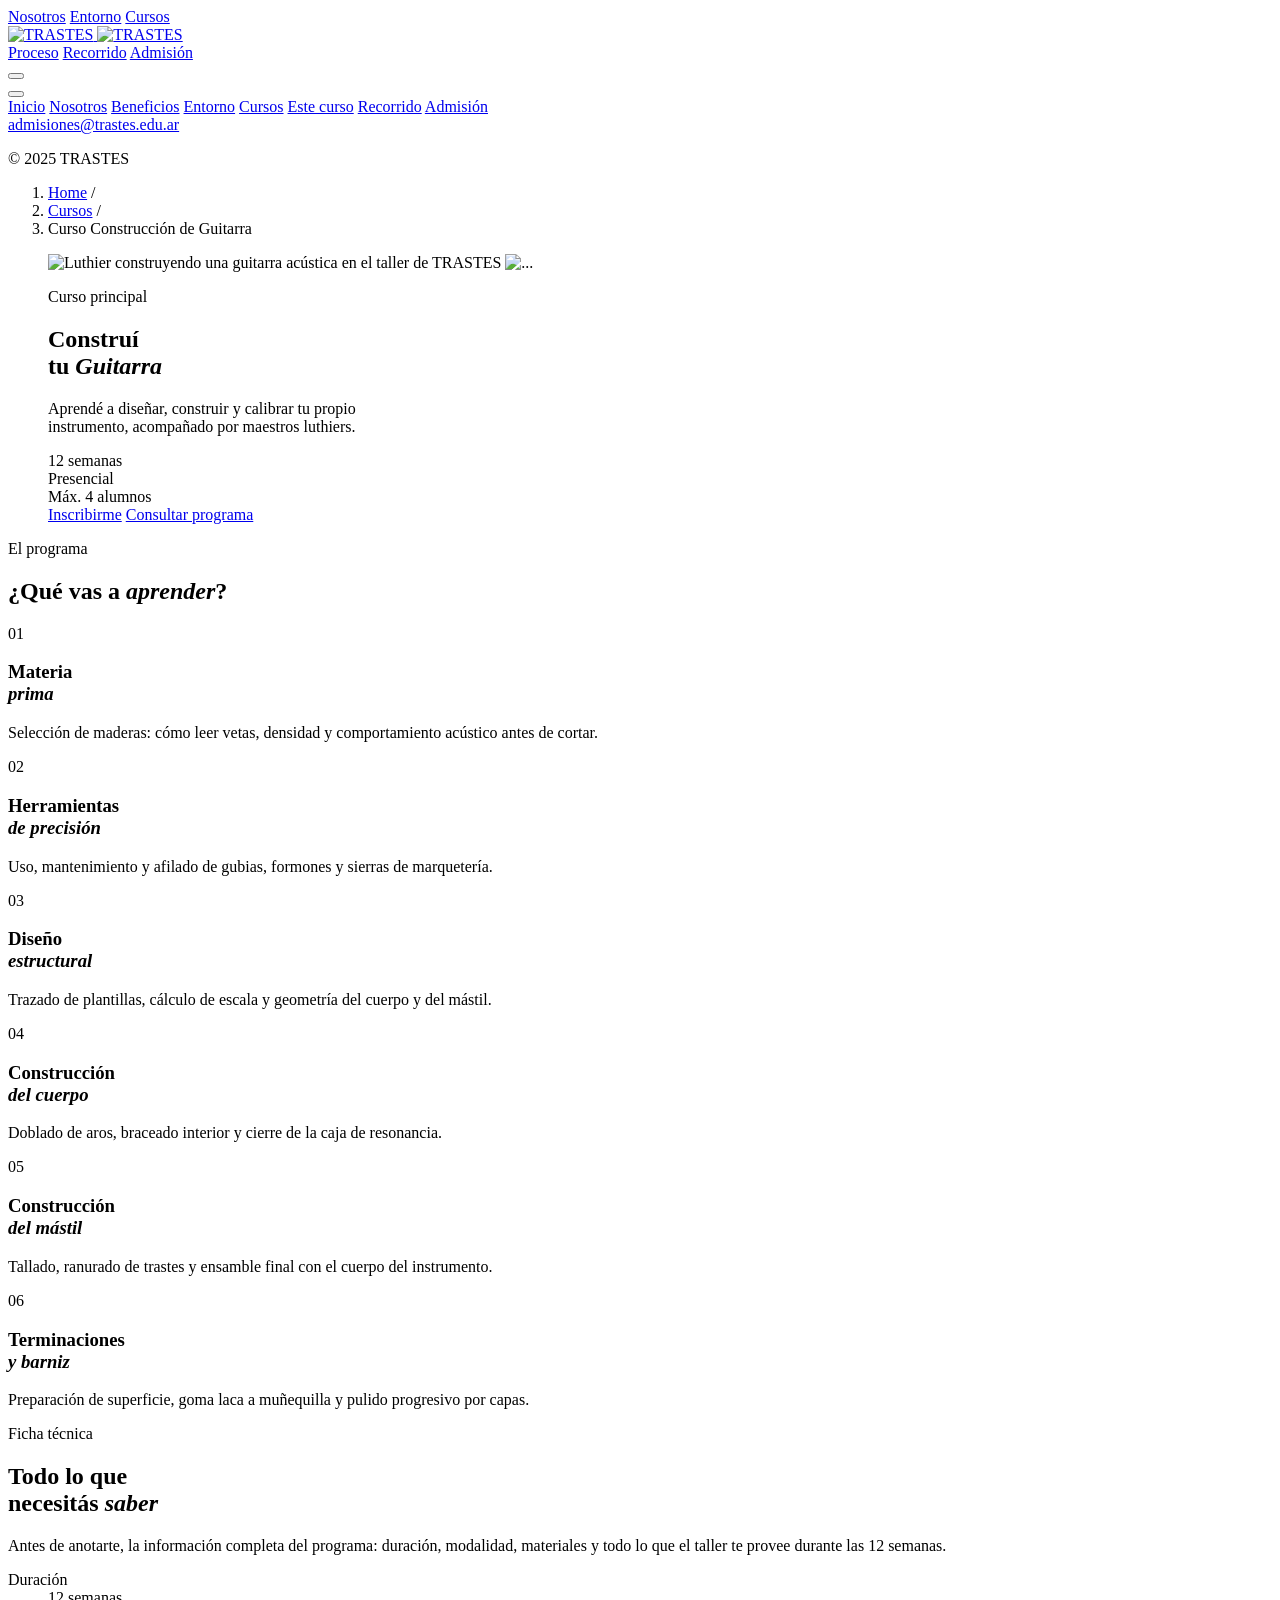
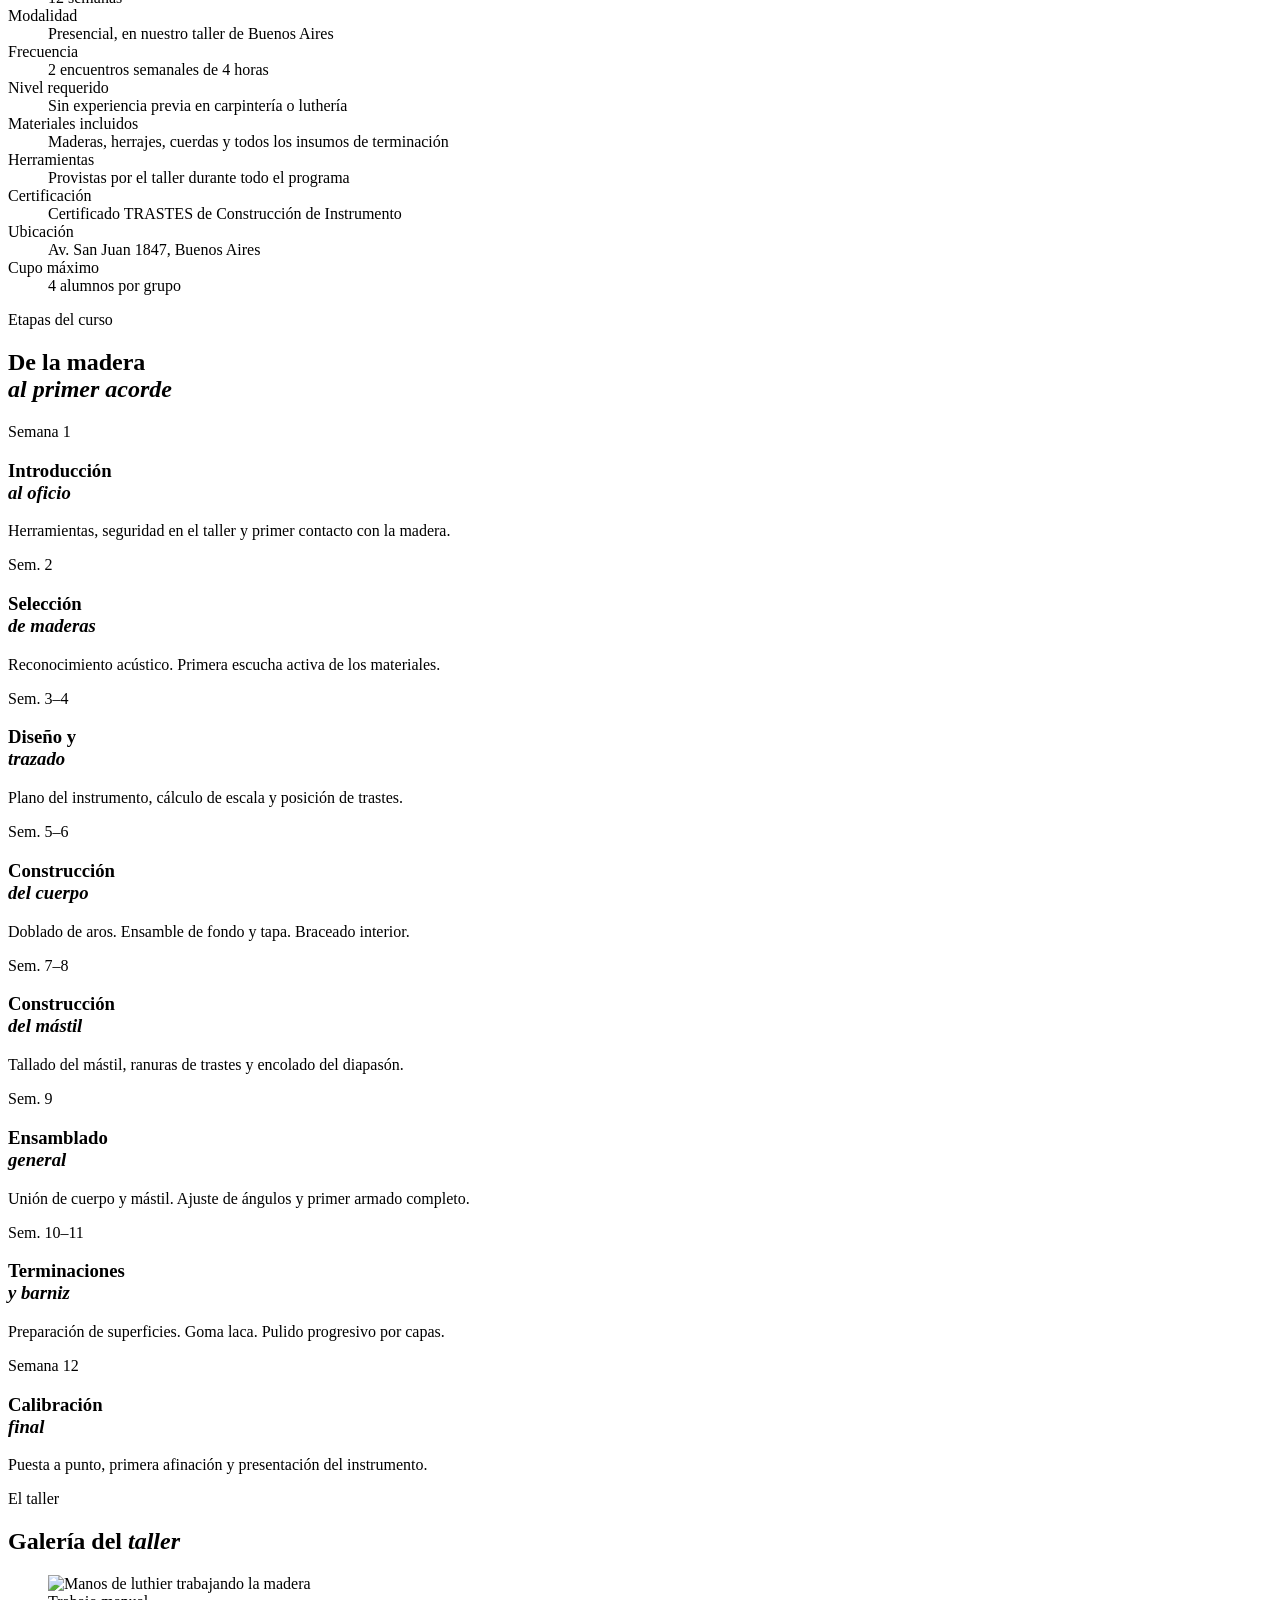
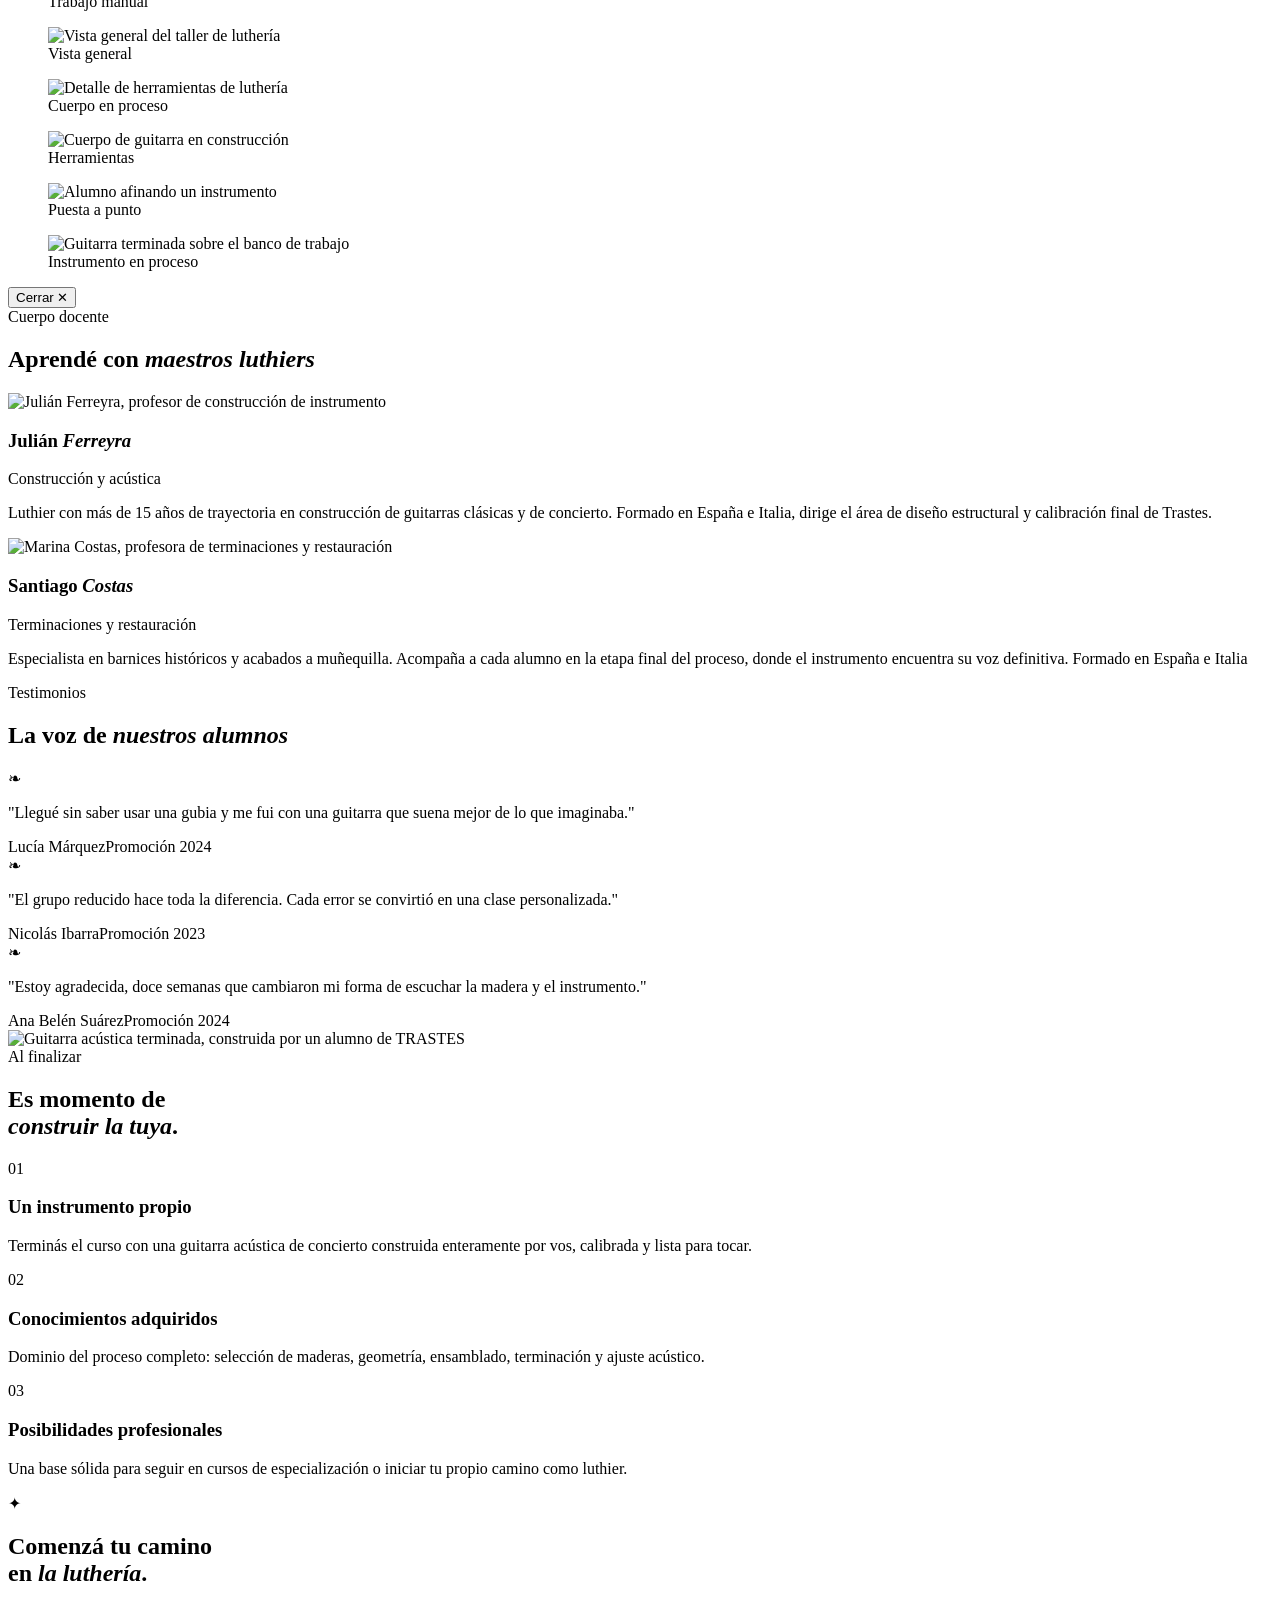
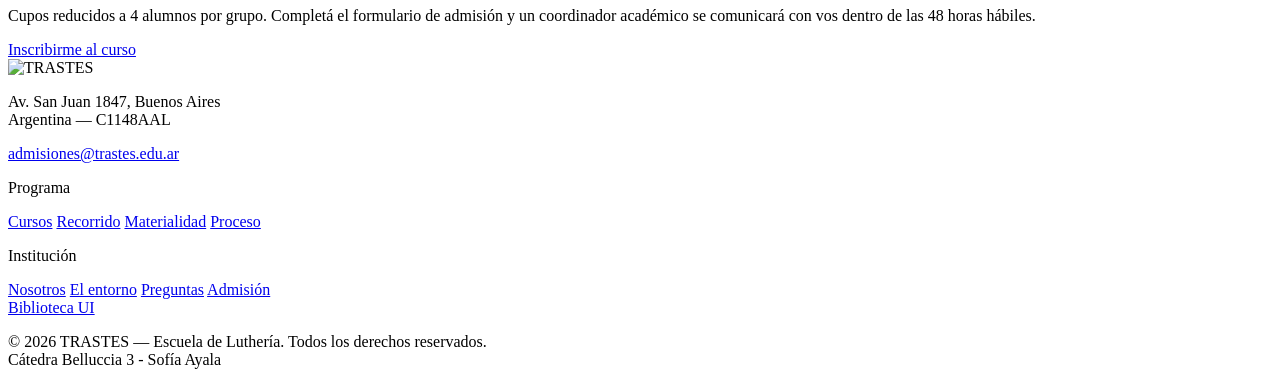
==== commit a8f17d7c: "Add files via upload" ====
--- a/curso-guitarra.html
+++ b/curso-guitarra.html
@@ -31,13 +31,13 @@
 <head>
   <meta charset="UTF-8" />
   <meta name="viewport" content="width=device-width, initial-scale=1.0" />
-  <title>Curso de Construcción de Guitarras — TRASTES</title>
+  <title>Curso Construcción de Guitarras — Trastes</title>
   <meta name="description" content="Curso principal de TRASTES, Escuela de Luthería: diseñá, construí y calibrá tu propia guitarra acústica en 12 semanas, con maestros luthiers y grupos reducidos." />
 
   <link rel="preconnect" href="https://fonts.googleapis.com" />
   <link rel="preconnect" href="https://fonts.gstatic.com" crossorigin />
   <link href="https://fonts.googleapis.com/css2?family=Cormorant:ital,wght@0,300;0,400;0,600;1,300;1,400;1,600&family=Cormorant+Garamond:ital,wght@0,300;0,400;0,600;1,300;1,400;1,600&family=Montserrat:wght@300;400;500;600&display=swap" rel="stylesheet" />
-
+ <link rel="icon" type="image/png" href="assets/favi-06.png">
   <!-- Sistema visual base del sitio — SIN CAMBIOS -->
   <link rel="stylesheet" href="css/styles.css" />
   <!-- Estilos exclusivos de esta página de detalle -->
@@ -54,22 +54,6 @@
   </div>
 
 
-  <!-- ============================================================
-       LOADER INICIAL — reutilizado sin cambios desde index.html
-       ============================================================ -->
-  <div class="loader" id="loader" role="status" aria-label="Cargando">
-    <div class="loader__content">
-      <div class="loader__brand">
-        <span class="loader__brand-word">TRASTES</span>
-        <span class="loader__brand-sub">Escuela de Luthería</span>
-      </div>
-      <div class="loader__progress">
-        <div class="loader__progress-bar" id="loader-progress-bar"></div>
-      </div>
-      <span class="loader__counter" id="loader-counter" aria-live="polite">0</span>
-    </div>
-  </div>
-
 
   <!-- ============================================================
        HEADER STICKY — misma estructura que index.html.
@@ -87,10 +71,21 @@
         <a href="index.html#cursos" class="header__nav-link">Cursos</a>
       </nav>
 
-      <a href="index.html" class="header__logo" aria-label="Trastes — inicio">
-        <span class="header__logo-word">TRASTES</span>
-        <span class="header__logo-tagline">Escuela de Luthería</span>
-      </a>
+       <a href="#hero" class="header__logo" aria-label="Trastes — inicio">
+
+  <img
+    src="assets/logoblanco-11.png"
+    alt="TRASTES"
+    class="header__logo-img header__logo-img--light"
+  >
+
+  <img
+    src="assets/logo-11.png"
+    alt="TRASTES"
+    class="header__logo-img header__logo-img--dark"
+  >
+
+</a>
 
       <nav class="header__nav header__nav--right" aria-label="Secciones secundarias">
         <a href="index.html#proceso" class="header__nav-link">Proceso</a>
@@ -159,7 +154,7 @@
         <span class="breadcrumb__sep" aria-hidden="true">/</span>
       </li>
       <li class="breadcrumb__item">
-        <span class="breadcrumb__current" aria-current="page">Curso de Construcción de Guitarras</span>
+        <span class="breadcrumb__current" aria-current="page">Curso Construcción de Guitarra</span>
       </li>
     </ol>
   </nav>
@@ -182,7 +177,7 @@
       <figure class="hero__figure">
         <!-- REEMPLAZAR IMAGEN — foto principal del curso (luthier construyendo una guitarra) -->
         <img
-          src="https://images.unsplash.com/photo-1507838153414-b4b713384a76?w=1600&q=85&auto=format&fit=crop"
+          src="assets/2222-02.png"
           alt="Luthier construyendo una guitarra acústica en el taller de TRASTES"
           class="hero__bg"
           id="hero-parallax-img"
@@ -191,19 +186,24 @@
           width="1600"
           height="1067"
         />
+        <img
+  src="assets/mobhero222-04.png"
+  alt="..."
+  class="hero__bg hero__bg--mobile"
+/>
 
         <div class="hero__overlay-content">
 
           <!-- Eyebrow -->
           <p class="hero__eyebrow reveal-hero" style="--hd:0.1s">
             <span class="hero__eyebrow-line" aria-hidden="true"></span>
-            Curso principal · Escuela de Luthería
+            Curso principal 
           </p>
 
           <!-- Título -->
           <h1 class="hero__title reveal-hero" style="--hd:0.28s">
-            Construcción<br>
-            de <em>Guitarras</em>
+            Construí<br>
+            tu <em>Guitarra</em>
           </h1>
 
           <!-- Bajada -->
@@ -216,17 +216,17 @@
           <div class="course-hero__meta reveal-hero" style="--hd:0.6s" aria-label="Datos del curso">
             <div class="course-hero__meta-item">
               <span class="course-hero__meta-value">12 semanas</span>
-              <span class="course-hero__meta-label">Duración</span>
+              
             </div>
             <div class="course-hero__meta-sep" aria-hidden="true"></div>
             <div class="course-hero__meta-item">
               <span class="course-hero__meta-value">Presencial</span>
-              <span class="course-hero__meta-label">Modalidad</span>
+            
             </div>
             <div class="course-hero__meta-sep" aria-hidden="true"></div>
             <div class="course-hero__meta-item">
               <span class="course-hero__meta-value">Máx. 4 alumnos</span>
-              <span class="course-hero__meta-label">Cupos reducidos</span>
+              
             </div>
           </div>
 
@@ -310,22 +310,6 @@
         </div>
       </article>
 
-      <article class="benefit-card reveal-up" style="--delay: 0.33s">
-        <div class="benefit-card__inner">
-          <span class="benefit-card__num" aria-hidden="true">07</span>
-          <h3 class="benefit-card__title">Calibración<br /><em>final</em></h3>
-          <p class="benefit-card__desc">Acción de cuerdas, intonación y ajuste acústico del instrumento terminado.</p>
-        </div>
-      </article>
-
-      <article class="benefit-card reveal-up" style="--delay: 0.38s">
-        <div class="benefit-card__inner">
-          <span class="benefit-card__num" aria-hidden="true">08</span>
-          <h3 class="benefit-card__title">Puesta<br /><em>a punto</em></h3>
-          <p class="benefit-card__desc">Primera afinación y presentación del instrumento frente a la comunidad de la escuela.</p>
-        </div>
-      </article>
-
     </div>
 
   </section>
@@ -338,7 +322,7 @@
   <section class="techsheet" id="ficha-tecnica" aria-label="Ficha técnica del curso">
 
     <div class="techsheet__inner">
-
+ 
       <div class="techsheet__header reveal-up">
         <span class="section-num">Ficha técnica</span>
         <h2 class="techsheet__title">Todo lo que<br />necesitás <em>saber</em></h2>
@@ -515,38 +499,38 @@
 
       <!-- REEMPLAZAR IMAGEN 01 -->
       <figure class="workshop-gallery__item workshop-gallery__item--tall">
-        <img src="https://images.unsplash.com/photo-1471478331149-c72f17e33c73?w=700&q=80" alt="Manos de luthier trabajando la madera" loading="lazy" />
-        <figcaption class="workshop-gallery__caption">Banco de trabajo</figcaption>
+        <img src="assets/6.png" alt="Manos de luthier trabajando la madera" loading="lazy" />
+        <figcaption class="workshop-gallery__caption">Trabajo manual</figcaption>
       </figure>
 
       <!-- REEMPLAZAR IMAGEN 02 -->
       <figure class="workshop-gallery__item workshop-gallery__item--wide">
-        <img src="https://images.unsplash.com/photo-1600494448853-8c8e3c4f2a1d?w=900&q=80" alt="Vista general del taller de luthería" loading="lazy" />
+        <img src="assets/no%20hero.png" alt="Vista general del taller de luthería" loading="lazy" />
         <figcaption class="workshop-gallery__caption">Vista general</figcaption>
       </figure>
 
       <!-- REEMPLAZAR IMAGEN 03 -->
       <figure class="workshop-gallery__item workshop-gallery__item--medium">
-        <img src="https://images.unsplash.com/photo-1541123437800-1bb1317badc2?w=700&q=80" alt="Detalle de herramientas de luthería" loading="lazy" />
+        <img src="assets/ChatGPT%20Image%208%20jul%202026,%2012_39_47%20a.m..png" alt="Detalle de herramientas de luthería" loading="lazy" />
+        <figcaption class="workshop-gallery__caption">Cuerpo en proceso</figcaption>
+      </figure>
+
+      <!-- REEMPLAZAR IMAGEN 04 -->
+      <figure class="workshop-gallery__item workshop-gallery__item--medium">
+        <img src="assets/herram.jpeg" alt="Cuerpo de guitarra en construcción" loading="lazy" />
         <figcaption class="workshop-gallery__caption">Herramientas</figcaption>
       </figure>
 
-      <!-- REEMPLAZAR IMAGEN 04 -->
-      <figure class="workshop-gallery__item workshop-gallery__item--medium">
-        <img src="https://images.unsplash.com/photo-1574169208507-84376144848b?w=700&q=80" alt="Cuerpo de guitarra en construcción" loading="lazy" />
-        <figcaption class="workshop-gallery__caption">Cuerpo en proceso</figcaption>
-      </figure>
-
       <!-- REEMPLAZAR IMAGEN 05 -->
       <figure class="workshop-gallery__item workshop-gallery__item--tall">
-        <img src="https://images.unsplash.com/photo-1516450360452-9312f5e86fc7?w=700&q=80" alt="Alumno afinando un instrumento" loading="lazy" />
+        <img src="assets/2.png" alt="Alumno afinando un instrumento" loading="lazy" />
         <figcaption class="workshop-gallery__caption">Puesta a punto</figcaption>
       </figure>
 
       <!-- REEMPLAZAR IMAGEN 06 -->
       <figure class="workshop-gallery__item workshop-gallery__item--wide">
-        <img src="https://images.unsplash.com/photo-1507838153414-b4b713384a76?w=900&q=80" alt="Guitarra terminada sobre el banco de trabajo" loading="lazy" />
-        <figcaption class="workshop-gallery__caption">Instrumento terminado</figcaption>
+        <img src="assets/ChatGPT%20Image%2029%20jun%202026,%2011_32_45.png" alt="Guitarra terminada sobre el banco de trabajo" loading="lazy" />
+        <figcaption class="workshop-gallery__caption">Instrumento en proceso</figcaption>
       </figure>
 
     </div>
@@ -576,21 +560,21 @@
       <article class="teacher reveal-up" style="--delay: 0.05s">
         <div class="teacher__image-wrap">
           <!-- REEMPLAZAR IMAGEN — foto del profesor 1 -->
-          <img class="teacher__image" src="https://images.unsplash.com/photo-1507003211169-0a1dd7228f2d?w=700&q=80" alt="Julián Ferreyra, profesor de construcción de instrumento" loading="lazy" />
+          <img class="teacher__image" src="assets/prof2-06.png" alt="Julián Ferreyra, profesor de construcción de instrumento" loading="lazy" />
         </div>
         <h3 class="teacher__name">Julián <em>Ferreyra</em></h3>
         <p class="teacher__role">Construcción y acústica</p>
-        <p class="teacher__bio">Luthier con más de 15 años de trayectoria en construcción de guitarras clásicas y de concierto. Formado en España e Italia, dirige el área de diseño estructural y calibración final de TRASTES.</p>
+        <p class="teacher__bio">Luthier con más de 15 años de trayectoria en construcción de guitarras clásicas y de concierto. Formado en España e Italia, dirige el área de diseño estructural y calibración final de Trastes.</p>
       </article>
 
       <article class="teacher reveal-up" style="--delay: 0.15s">
         <div class="teacher__image-wrap">
           <!-- REEMPLAZAR IMAGEN — foto del profesor 2 -->
-          <img class="teacher__image" src="https://images.unsplash.com/photo-1573497019940-1c28c88b4f3e?w=700&q=80" alt="Marina Costas, profesora de terminaciones y restauración" loading="lazy" />
-        </div>
-        <h3 class="teacher__name">Marina <em>Costas</em></h3>
+          <img class="teacher__image" src="assets/prof1-06.png" alt="Marina Costas, profesora de terminaciones y restauración" loading="lazy" />
+        </div>
+        <h3 class="teacher__name">Santiago <em>Costas</em></h3>
         <p class="teacher__role">Terminaciones y restauración</p>
-        <p class="teacher__bio">Especialista en barnices históricos y acabados a muñequilla. Acompaña a cada alumno en la etapa final del proceso, donde el instrumento encuentra su voz definitiva.</p>
+        <p class="teacher__bio">Especialista en barnices históricos y acabados a muñequilla. Acompaña a cada alumno en la etapa final del proceso, donde el instrumento encuentra su voz definitiva. Formado en España e Italia</p>
       </article>
 
     </div>
@@ -625,7 +609,7 @@
 
       <article class="testimonial reveal-up" style="--delay: 0.25s">
         <span class="testimonial__ornament" aria-hidden="true">❧</span>
-        <p class="testimonial__quote">"Doce semanas que cambiaron mi forma de escuchar la madera y el instrumento."</p>
+        <p class="testimonial__quote">"Estoy agradecida, doce semanas que cambiaron mi forma de escuchar la madera y el instrumento."</p>
         <div class="testimonial__author">Ana Belén Suárez<span>Promoción 2024</span></div>
       </article>
 
@@ -644,7 +628,7 @@
 
       <div class="outcome__image-frame reveal-up">
         <!-- REEMPLAZAR IMAGEN — instrumento terminado por un alumno -->
-        <img class="outcome__image" src="https://images.unsplash.com/photo-1516450360452-9312f5e86fc7?w=900&q=85" alt="Guitarra acústica terminada, construida por un alumno de TRASTES" loading="lazy" />
+        <img class="outcome__image" src="assets/fin4-06.png" alt="Guitarra acústica terminada, construida por un alumno de TRASTES" loading="lazy" />
       </div>
 
       <div class="outcome__text reveal-up" style="--delay: 0.15s">
@@ -711,8 +695,12 @@
     <div class="site-footer__inner">
 
       <div class="site-footer__brand">
-        <p class="site-footer__logo">TRASTES</p>
-        <p class="site-footer__tagline">Escuela de Luthería</p>
+       <img
+  src="assets/logoblanco-11.png"
+  alt="TRASTES"
+  class="site-footer__logo-img"
+/>
+     
         <p class="site-footer__address">
           Av. San Juan 1847, Buenos Aires<br />
           Argentina — C1148AAL
@@ -737,13 +725,23 @@
             <a href="index.html#entorno"       class="site-footer__nav-link">El entorno</a>
             <a href="index.html#faq"           class="site-footer__nav-link">Preguntas</a>
             <a href="index.html#admision"      class="site-footer__nav-link">Admisión</a>
-          </div>
+            
+          </div>
+          <div class="site-footer__nav-col site-footer__nav-col--cta">
+
+  <a href="trastes-ui-library.html" class="btn btn--cta-final footer-cta-btn ">
+    Biblioteca UI
+  </a>
+
+</div>
         </nav>
-        <p class="site-footer__legal">
-          © 2025 TRASTES — Escuela de Luthería. Todos los derechos reservados.
+       
+      </div>
+
+
+<p class="site-footer__legal">
+          © 2026 TRASTES — Escuela de Luthería. Todos los derechos reservados.<br> Cátedra Belluccia 3 - Sofía Ayala
         </p>
-      </div>
-
     </div>
   </footer>
 
